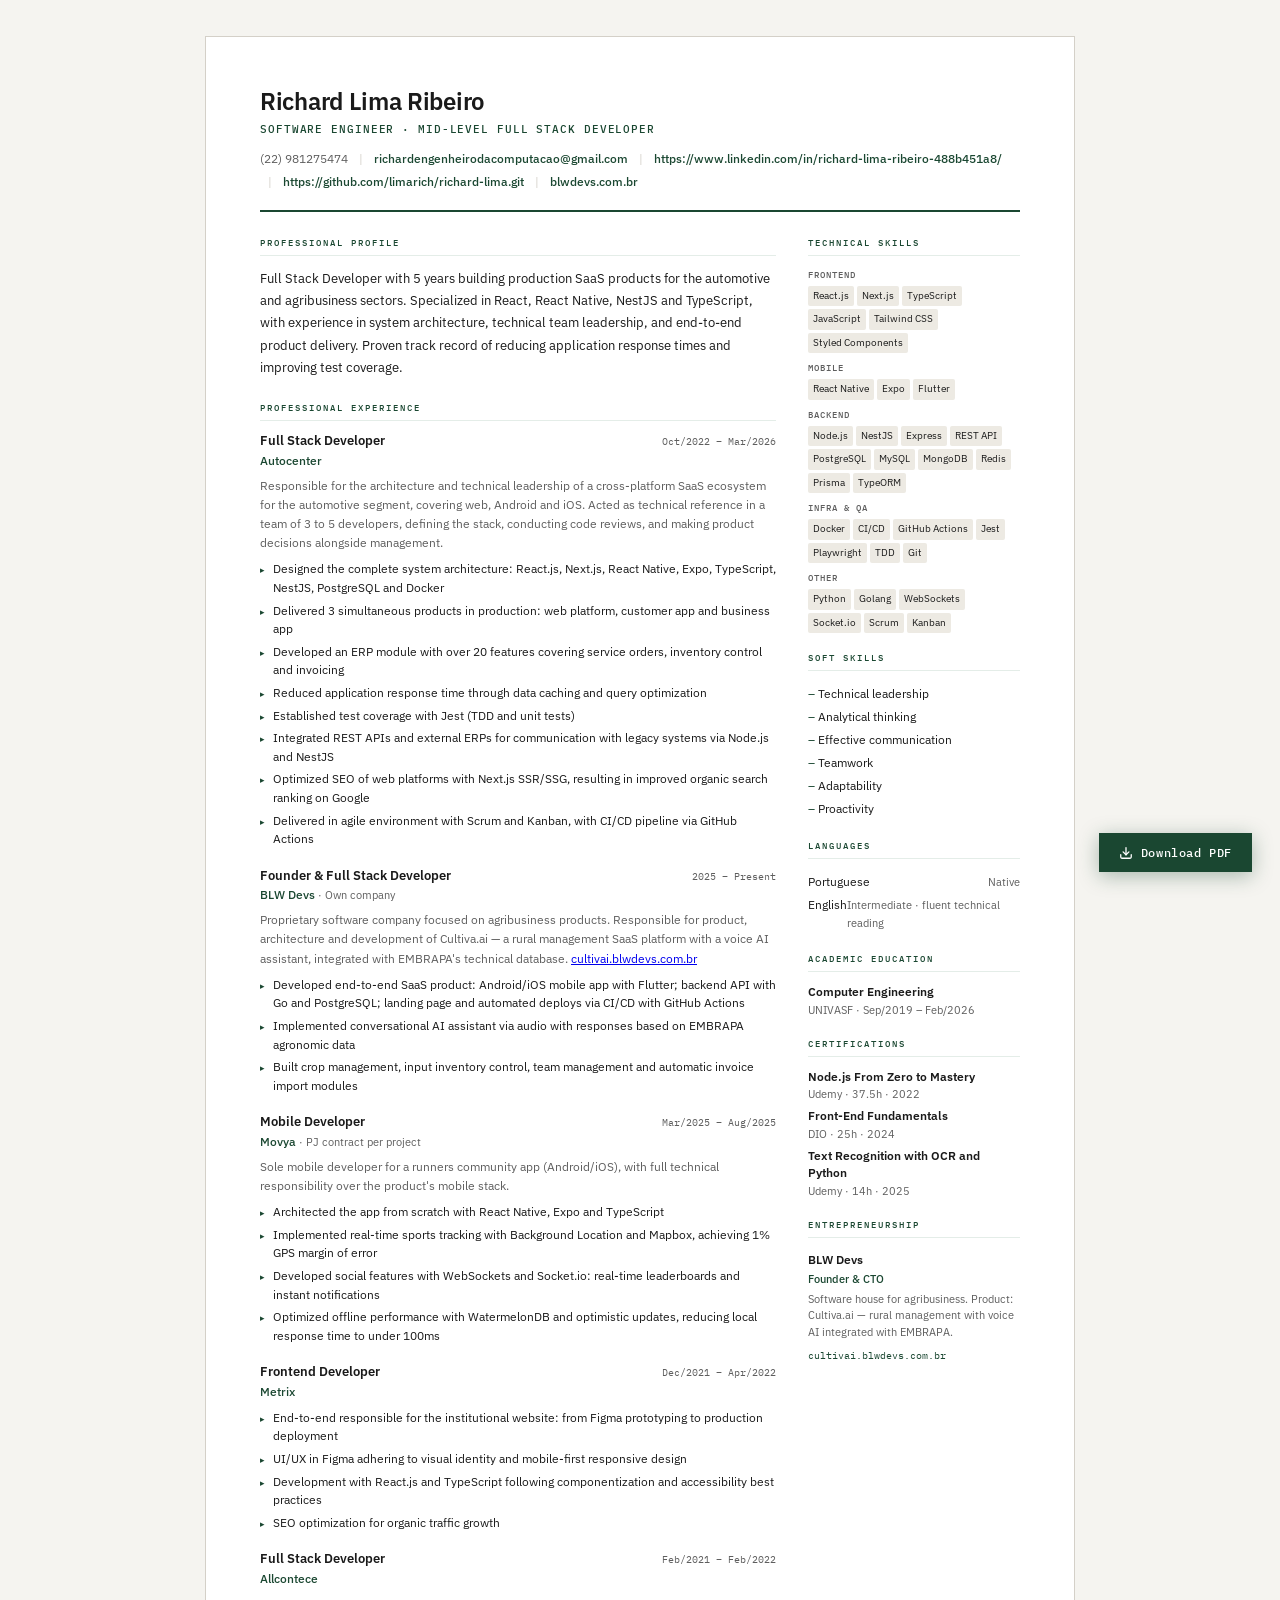
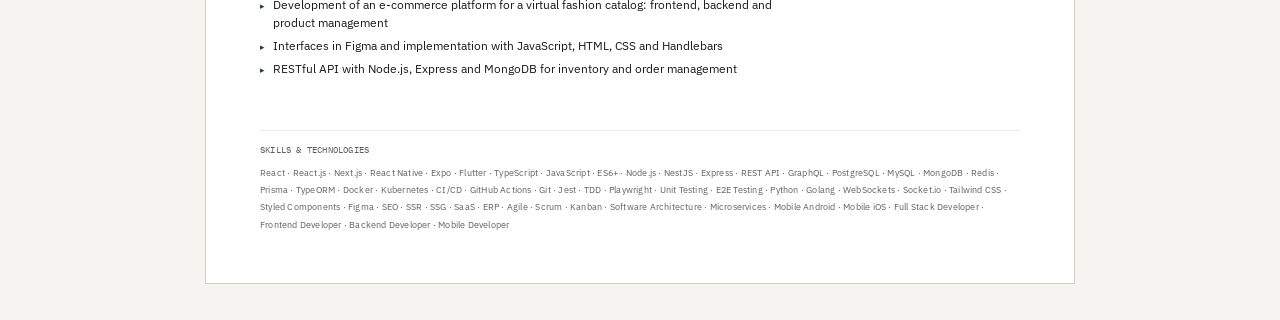
==== resume-en.html @ 4fc70d11 "feat: add English version of resume with print-friendly layout and PDF download functionality" ====
<!DOCTYPE html>
<html lang="en">

<head>
  <meta charset="UTF-8">
  <meta name="viewport" content="width=device-width, initial-scale=1.0">
  <title>Richard Lima Ribeiro — Mid-Level Full Stack Developer</title>

  <script type="application/ld+json">
{
  "@context": "https://schema.org",
  "@type": "Person",
  "name": "Richard Lima Ribeiro",
  "jobTitle": "Mid-Level Full Stack Developer",
  "telephone": "+55 22 981275474",
  "email": "richardengenheirodacomputacao@gmail.com",
  "url": "https://blwdevs.com.br",
  "knowsAbout": [
    "React", "Next.js", "React Native", "TypeScript", "Node.js", "NestJS",
    "PostgreSQL", "Docker", "CI/CD", "Jest", "Playwright", "Python",
    "Golang", "Flutter", "Redis", "WebSockets", "TDD", "Scrum"
  ]
}
</script>

  <style>
    @import url('https://fonts.googleapis.com/css2?family=IBM+Plex+Mono:wght@400;500&family=IBM+Plex+Sans:wght@300;400;500;600&display=swap');

    /* ── TOKENS ── */
    :root {
      --bg: #f5f4f0;
      --surface: #ffffff;
      --text: #1a1a1a;
      --muted: #5e5e5e;
      --accent: #1a4731;
      --accent-light: #e4ede8;
      --border: #d4d0c8;
      --tag-bg: #edeae3;
      --sidebar-w: 212px;
      --page-pad-h: 50px;
      --page-pad-v: 54px;
    }

    /* ── RESET ── */
    *,
    *::before,
    *::after {
      margin: 0;
      padding: 0;
      box-sizing: border-box;
    }

    /* ── BASE ── */
    body {
      font-family: 'IBM Plex Sans', sans-serif;
      background: var(--bg);
      color: var(--text);
      font-size: 13px;
      line-height: 1.65;
      -webkit-print-color-adjust: exact;
      print-color-adjust: exact;
    }

    /* ── WRAPPER ── */
    .page {
      max-width: 870px;
      margin: 36px auto;
      background: var(--surface);
      border: 1px solid var(--border);
      padding: var(--page-pad-h) var(--page-pad-v);
    }

    header {
      border-bottom: 2.5px solid var(--accent);
      padding-bottom: 16px;
      margin-bottom: 24px;
    }

    h1 {
      font-size: 24px;
      font-weight: 600;
      letter-spacing: -0.3px;
      color: var(--text);
      line-height: 1.2;
    }

    .subtitle {
      font-family: 'IBM Plex Mono', monospace;
      font-size: 10.5px;
      color: var(--accent);
      font-weight: 500;
      margin-top: 5px;
      letter-spacing: 0.9px;
      text-transform: uppercase;
    }

    address {
      font-style: normal;
      margin-top: 10px;
      font-size: 12px;
      color: var(--muted);
      line-height: 1.9;
    }

    address .sep {
      margin: 0 8px;
      color: var(--border);
    }

    address a {
      color: var(--accent);
      text-decoration: none;
      font-weight: 500;
    }

    .layout {
      display: grid;
      grid-template-columns: 1fr var(--sidebar-w);
      gap: 0 32px;
      align-items: start;
    }

    section {
      margin-bottom: 22px;
    }

    h2 {
      font-family: 'IBM Plex Mono', monospace;
      font-size: 9px;
      font-weight: 500;
      text-transform: uppercase;
      letter-spacing: 2px;
      color: var(--accent);
      border-bottom: 1px solid var(--accent-light);
      padding-bottom: 4px;
      margin-bottom: 12px;
    }

    #profile p {
      font-size: 13px;
      line-height: 1.72;
    }

    .job {
      margin-bottom: 17px;
    }

    .job:last-child {
      margin-bottom: 0;
    }

    .job-header {
      display: flex;
      justify-content: space-between;
      align-items: baseline;
      gap: 8px;
    }

    h3 {
      font-size: 13px;
      font-weight: 600;
      color: var(--text);
      line-height: 1.3;
    }

    .job-period {
      font-family: 'IBM Plex Mono', monospace;
      font-size: 10px;
      color: var(--muted);
      white-space: nowrap;
      flex-shrink: 0;
    }

    .company {
      font-weight: 500;
      font-size: 11.5px;
      color: var(--accent);
      margin-top: 1px;
      margin-bottom: 5px;
    }

    .contract-type {
      font-weight: 400;
      color: var(--muted);
      font-size: 10.5px;
    }

    .job-summary {
      font-size: 12px;
      color: var(--muted);
      margin-bottom: 6px;
      line-height: 1.6;
    }

    ul.bullets {
      padding-left: 0;
      list-style: none;
    }

    ul.bullets li {
      font-size: 12px;
      color: var(--text);
      padding: 2px 0 2px 13px;
      position: relative;
      line-height: 1.55;
    }

    ul.bullets li::before {
      content: '▸';
      position: absolute;
      left: 0;
      color: var(--accent);
      font-size: 9px;
      top: 5px;
    }

    ul.bullets a {
      color: var(--accent);
      text-decoration: none;
      font-family: 'IBM Plex Mono', monospace;
      font-size: 10.5px;
    }

    aside section {
      margin-bottom: 18px;
    }

    .skill-group {
      margin-bottom: 8px;
    }

    .skill-label {
      font-family: 'IBM Plex Mono', monospace;
      font-size: 8.5px;
      font-weight: 500;
      text-transform: uppercase;
      letter-spacing: 1px;
      color: var(--muted);
      margin-bottom: 4px;
    }

    .tags {
      display: flex;
      flex-wrap: wrap;
      gap: 3px;
    }

    .tag {
      background: var(--tag-bg);
      color: var(--text);
      font-size: 10px;
      padding: 2px 5px;
      border-radius: 2px;
    }

    ul.soft {
      list-style: none;
      padding: 0;
    }

    ul.soft li {
      font-size: 11.5px;
      padding: 2px 0 2px 10px;
      position: relative;
      color: var(--text);
    }

    ul.soft li::before {
      content: '–';
      position: absolute;
      left: 0;
      color: var(--accent);
    }

    .edu-name,
    .cert-name {
      font-weight: 600;
      font-size: 12px;
      color: var(--text);
      line-height: 1.4;
    }

    .edu-sub,
    .cert-meta {
      font-size: 11px;
      color: var(--muted);
      margin-bottom: 5px;
    }

    .lang {
      display: flex;
      justify-content: space-between;
      font-size: 11.5px;
      padding: 2px 0;
    }

    .lang-level {
      color: var(--muted);
      font-size: 11px;
    }

    .biz-name {
      font-weight: 600;
      font-size: 12px;
      color: var(--text);
    }

    .biz-role {
      font-size: 11px;
      color: var(--accent);
      font-weight: 500;
      margin-bottom: 3px;
    }

    .biz-desc {
      font-size: 11px;
      color: var(--muted);
      line-height: 1.5;
      margin-bottom: 4px;
    }

    .biz-link {
      font-family: 'IBM Plex Mono', monospace;
      font-size: 10px;
      color: var(--accent);
      text-decoration: none;
      word-break: break-all;
    }

    .kw-footer {
      margin-top: 28px;
      padding-top: 10px;
      border-top: 1px solid var(--accent-light);
    }

    .kw-footer-label {
      font-family: 'IBM Plex Mono', monospace;
      font-size: 8px;
      text-transform: uppercase;
      letter-spacing: 1.5px;
      color: var(--muted);
      margin-bottom: 6px;
    }

    .kw-footer p {
      font-size: 9px;
      color: var(--muted);
      line-height: 1.9;
      letter-spacing: 0.2px;
    }

    @media print {
      @page {
        size: A4;
        margin: 14mm 12mm;
      }

      body {
        background: #fff !important;
        font-size: 12px;
        -webkit-print-color-adjust: exact;
        print-color-adjust: exact;
      }

      .page {
        margin: 0 !important;
        border: none !important;
        padding: 0 !important;
        max-width: 100% !important;
        box-shadow: none !important;
      }

      .layout {
        display: grid !important;
        grid-template-columns: 1fr 195px !important;
        gap: 0 28px !important;
      }

      .job {
        break-inside: avoid;
        page-break-inside: avoid;
      }

      h2,
      h3 {
        break-after: avoid;
        page-break-after: avoid;
      }

      .kw-footer {
        break-inside: avoid;
        page-break-inside: avoid;
      }

      address a::after {
        content: " (" attr(href) ")";
        font-size: 9px;
        color: var(--muted);
      }
    }

    @media (max-width: 680px) {
      .layout {
        grid-template-columns: 1fr;
      }

      .page {
        padding: 24px 18px;
        margin: 0;
      }
    }

    .download-btn {
      position: fixed;
      bottom: 28px;
      right: 28px;
      display: flex;
      align-items: center;
      gap: 8px;
      background: var(--accent);
      color: #fff;
      border: none;
      padding: 12px 20px;
      font-family: 'IBM Plex Mono', monospace;
      font-size: 12px;
      font-weight: 500;
      letter-spacing: 0.05em;
      cursor: pointer;
      box-shadow: 0 4px 20px rgba(26, 71, 49, 0.35);
      transition: background 0.2s, transform 0.15s;
      text-decoration: none;
      z-index: 999;
    }

    .download-btn:hover {
      background: #245e3f;
      transform: translateY(-2px);
    }

    .download-btn:active {
      transform: scale(0.97);
    }

    @media print {
      .download-btn {
        display: none !important;
      }
    }
  </style>
</head>

<body>
  <button class="download-btn" onclick="window.print()" title="Save as PDF via Ctrl+P">
    <svg width="14" height="14" viewBox="0 0 24 24" fill="none" stroke="currentColor" stroke-width="2.2"
      stroke-linecap="round" stroke-linejoin="round">
      <path d="M21 15v4a2 2 0 0 1-2 2H5a2 2 0 0 1-2-2v-4" />
      <polyline points="7 10 12 15 17 10" />
      <line x1="12" y1="15" x2="12" y2="3" />
    </svg>
    Download PDF
  </button>

  <div class="page">

    <!-- ══ HEADER ══ -->
    <header>
      <h1>Richard Lima Ribeiro</h1>
      <p class="subtitle">Software Engineer · Mid-Level Full Stack Developer</p>
      <address>
        <span>(22) 981275474</span>
        <span class="sep">|</span>
        <a href="mailto:richardengenheirodacomputacao@gmail.com">richardengenheirodacomputacao@gmail.com</a>
        <span class="sep">|</span>
        <a
          href="https://www.linkedin.com/in/richard-lima-ribeiro-488b451a8/">https://www.linkedin.com/in/richard-lima-ribeiro-488b451a8/</a>
        <span class="sep">|</span>
        <a href="https://github.com/limarich/richard-lima.git">https://github.com/limarich/richard-lima.git</a>
        <span class="sep">|</span>
        <a href="https://blwdevs.com.br">blwdevs.com.br</a>
      </address>
    </header>

    <!-- ══ GRID ══ -->
    <div class="layout">

      <!-- ════ MAIN ════ -->
      <main>

        <!-- PROFILE -->
        <section id="profile">
          <h2>Professional Profile</h2>
          <p>
            Full Stack Developer with 5 years building production SaaS products for the automotive and agribusiness
            sectors. Specialized in React, React Native, NestJS and TypeScript, with experience in system architecture,
            technical team leadership, and end-to-end product delivery.
            Proven track record of reducing application response times and improving test coverage.
          </p>
        </section>

        <!-- EXPERIENCE -->
        <section id="experience">
          <h2>Professional Experience</h2>

          <!-- Autocenter -->
          <div class="job">
            <div class="job-header">
              <h3>Full Stack Developer</h3>
              <span class="job-period">Oct/2022 – Mar/2026</span>
            </div>
            <p class="company">Autocenter</p>
            <p class="job-summary">
              Responsible for the architecture and technical leadership of a cross-platform SaaS ecosystem for the
              automotive segment, covering web, Android and iOS. Acted as technical reference in a team of 3 to 5
              developers, defining the stack, conducting code reviews, and making product decisions alongside management.
            </p>
            <ul class="bullets">
              <li>Designed the complete system architecture: React.js, Next.js, React Native, Expo, TypeScript, NestJS,
                PostgreSQL and Docker</li>
              <li>Delivered 3 simultaneous products in production: web platform, customer app and business app</li>
              <li>Developed an ERP module with over 20 features covering service orders, inventory control and invoicing
              </li>
              <li>Reduced application response time through data caching and query optimization</li>
              <li>Established test coverage with Jest (TDD and unit tests)</li>
              <li>Integrated REST APIs and external ERPs for communication with legacy systems via Node.js and NestJS
              </li>
              <li>Optimized SEO of web platforms with Next.js SSR/SSG, resulting in improved organic search ranking on
                Google</li>
              <li>Delivered in agile environment with Scrum and Kanban, with CI/CD pipeline via GitHub Actions</li>
            </ul>
          </div>

          <!-- BLW Devs -->
          <div class="job">
            <div class="job-header">
              <h3>Founder &amp; Full Stack Developer</h3>
              <span class="job-period">2025 – Present</span>
            </div>
            <p class="company">BLW Devs <span class="contract-type">· Own company</span></p>
            <p class="job-summary">
              Proprietary software company focused on agribusiness products. Responsible for product, architecture and
              development of Cultiva.ai — a rural management SaaS platform with a voice AI assistant, integrated with
              EMBRAPA's technical database. <a href="https://cultivai.blwdevs.com.br">cultivai.blwdevs.com.br</a>
            </p>
            <ul class="bullets">
              <li>Developed end-to-end SaaS product: Android/iOS mobile app with Flutter; backend API with Go and
                PostgreSQL; landing page and automated deploys via CI/CD with GitHub Actions</li>
              <li>Implemented conversational AI assistant via audio with responses based on EMBRAPA agronomic data</li>
              <li>Built crop management, input inventory control, team management and automatic invoice import modules
              </li>
            </ul>
          </div>

          <!-- Movya -->
          <div class="job">
            <div class="job-header">
              <h3>Mobile Developer</h3>
              <span class="job-period">Mar/2025 – Aug/2025</span>
            </div>
            <p class="company">Movya <span class="contract-type">· PJ contract per project</span></p>
            <p class="job-summary">
              Sole mobile developer for a runners community app (Android/iOS), with full technical responsibility over
              the product's mobile stack.
            </p>
            <ul class="bullets">
              <li>Architected the app from scratch with React Native, Expo and TypeScript</li>
              <li>Implemented real-time sports tracking with Background Location and Mapbox, achieving 1% GPS margin of
                error</li>
              <li>Developed social features with WebSockets and Socket.io: real-time leaderboards and instant
                notifications</li>
              <li>Optimized offline performance with WatermelonDB and optimistic updates, reducing local response time
                to under 100ms</li>
            </ul>
          </div>

          <!-- Metrix -->
          <div class="job">
            <div class="job-header">
              <h3>Frontend Developer</h3>
              <span class="job-period">Dec/2021 – Apr/2022</span>
            </div>
            <p class="company">Metrix</p>
            <ul class="bullets">
              <li>End-to-end responsible for the institutional website: from Figma prototyping to production deployment
              </li>
              <li>UI/UX in Figma adhering to visual identity and mobile-first responsive design</li>
              <li>Development with React.js and TypeScript following componentization and accessibility best practices
              </li>
              <li>SEO optimization for organic traffic growth</li>
            </ul>
          </div>

          <!-- Allcontece -->
          <div class="job">
            <div class="job-header">
              <h3>Full Stack Developer</h3>
              <span class="job-period">Feb/2021 – Feb/2022</span>
            </div>
            <p class="company">Allcontece</p>
            <ul class="bullets">
              <li>Development of an e-commerce platform for a virtual fashion catalog: frontend, backend and product
                management</li>
              <li>Interfaces in Figma and implementation with JavaScript, HTML, CSS and Handlebars</li>
              <li>RESTful API with Node.js, Express and MongoDB for inventory and order management</li>
            </ul>
          </div>

        </section>
      </main>

      <!-- ════ SIDEBAR ════ -->
      <aside>

        <section id="skills">
          <h2>Technical Skills</h2>

          <div class="skill-group">
            <div class="skill-label">Frontend</div>
            <div class="tags">
              <span class="tag">React.js</span>
              <span class="tag">Next.js</span>
              <span class="tag">TypeScript</span>
              <span class="tag">JavaScript</span>
              <span class="tag">Tailwind CSS</span>
              <span class="tag">Styled Components</span>
            </div>
          </div>

          <div class="skill-group">
            <div class="skill-label">Mobile</div>
            <div class="tags">
              <span class="tag">React Native</span>
              <span class="tag">Expo</span>
              <span class="tag">Flutter</span>
            </div>
          </div>

          <div class="skill-group">
            <div class="skill-label">Backend</div>
            <div class="tags">
              <span class="tag">Node.js</span>
              <span class="tag">NestJS</span>
              <span class="tag">Express</span>
              <span class="tag">REST API</span>
              <span class="tag">PostgreSQL</span>
              <span class="tag">MySQL</span>
              <span class="tag">MongoDB</span>
              <span class="tag">Redis</span>
              <span class="tag">Prisma</span>
              <span class="tag">TypeORM</span>
            </div>
          </div>

          <div class="skill-group">
            <div class="skill-label">Infra &amp; QA</div>
            <div class="tags">
              <span class="tag">Docker</span>
              <span class="tag">CI/CD</span>
              <span class="tag">GitHub Actions</span>
              <span class="tag">Jest</span>
              <span class="tag">Playwright</span>
              <span class="tag">TDD</span>
              <span class="tag">Git</span>
            </div>
          </div>

          <div class="skill-group">
            <div class="skill-label">Other</div>
            <div class="tags">
              <span class="tag">Python</span>
              <span class="tag">Golang</span>
              <span class="tag">WebSockets</span>
              <span class="tag">Socket.io</span>
              <span class="tag">Scrum</span>
              <span class="tag">Kanban</span>
            </div>
          </div>
        </section>

        <section>
          <h2>Soft Skills</h2>
          <ul class="soft">
            <li>Technical leadership</li>
            <li>Analytical thinking</li>
            <li>Effective communication</li>
            <li>Teamwork</li>
            <li>Adaptability</li>
            <li>Proactivity</li>
          </ul>
        </section>

        <section>
          <h2>Languages</h2>
          <div class="lang"><span>Portuguese</span><span class="lang-level">Native</span></div>
          <div class="lang"><span>English</span><span class="lang-level">Intermediate · fluent technical reading</span>
          </div>
        </section>

        <section id="education">
          <h2>Academic Education</h2>
          <div class="edu-name">Computer Engineering</div>
          <div class="edu-sub">UNIVASF · Sep/2019 – Feb/2026</div>
        </section>

        <section id="certifications">
          <h2>Certifications</h2>
          <div class="cert-name">Node.js From Zero to Mastery</div>
          <div class="cert-meta">Udemy · 37.5h · 2022</div>
          <div class="cert-name">Front-End Fundamentals</div>
          <div class="cert-meta">DIO · 25h · 2024</div>
          <div class="cert-name">Text Recognition with OCR and Python</div>
          <div class="cert-meta">Udemy · 14h · 2025</div>
        </section>

        <section>
          <h2>Entrepreneurship</h2>
          <div class="biz-name">BLW Devs</div>
          <div class="biz-role">Founder &amp; CTO</div>
          <p class="biz-desc">Software house for agribusiness. Product: Cultiva.ai — rural management with voice AI
            integrated with EMBRAPA.</p>
          <a class="biz-link" href="https://cultivai.blwdevs.com.br">cultivai.blwdevs.com.br</a>
        </section>

      </aside>
    </div>

    <footer class="kw-footer">
      <p class="kw-footer-label">Skills &amp; Technologies</p>
      <p>
        React · React.js · Next.js · React Native · Expo · Flutter · TypeScript · JavaScript · ES6+
        · Node.js · NestJS · Express · REST API · GraphQL · PostgreSQL · MySQL · MongoDB · Redis
        · Prisma · TypeORM · Docker · Kubernetes · CI/CD · GitHub Actions · Git · Jest · TDD
        · Playwright · Unit Testing · E2E Testing · Python · Golang · WebSockets · Socket.io
        · Tailwind CSS · Styled Components · Figma · SEO · SSR · SSG · SaaS · ERP · Agile · Scrum
        · Kanban · Software Architecture · Microservices · Mobile Android · Mobile iOS
        · Full Stack Developer · Frontend Developer · Backend Developer · Mobile Developer
      </p>
    </footer>

  </div>
</body>

</html>
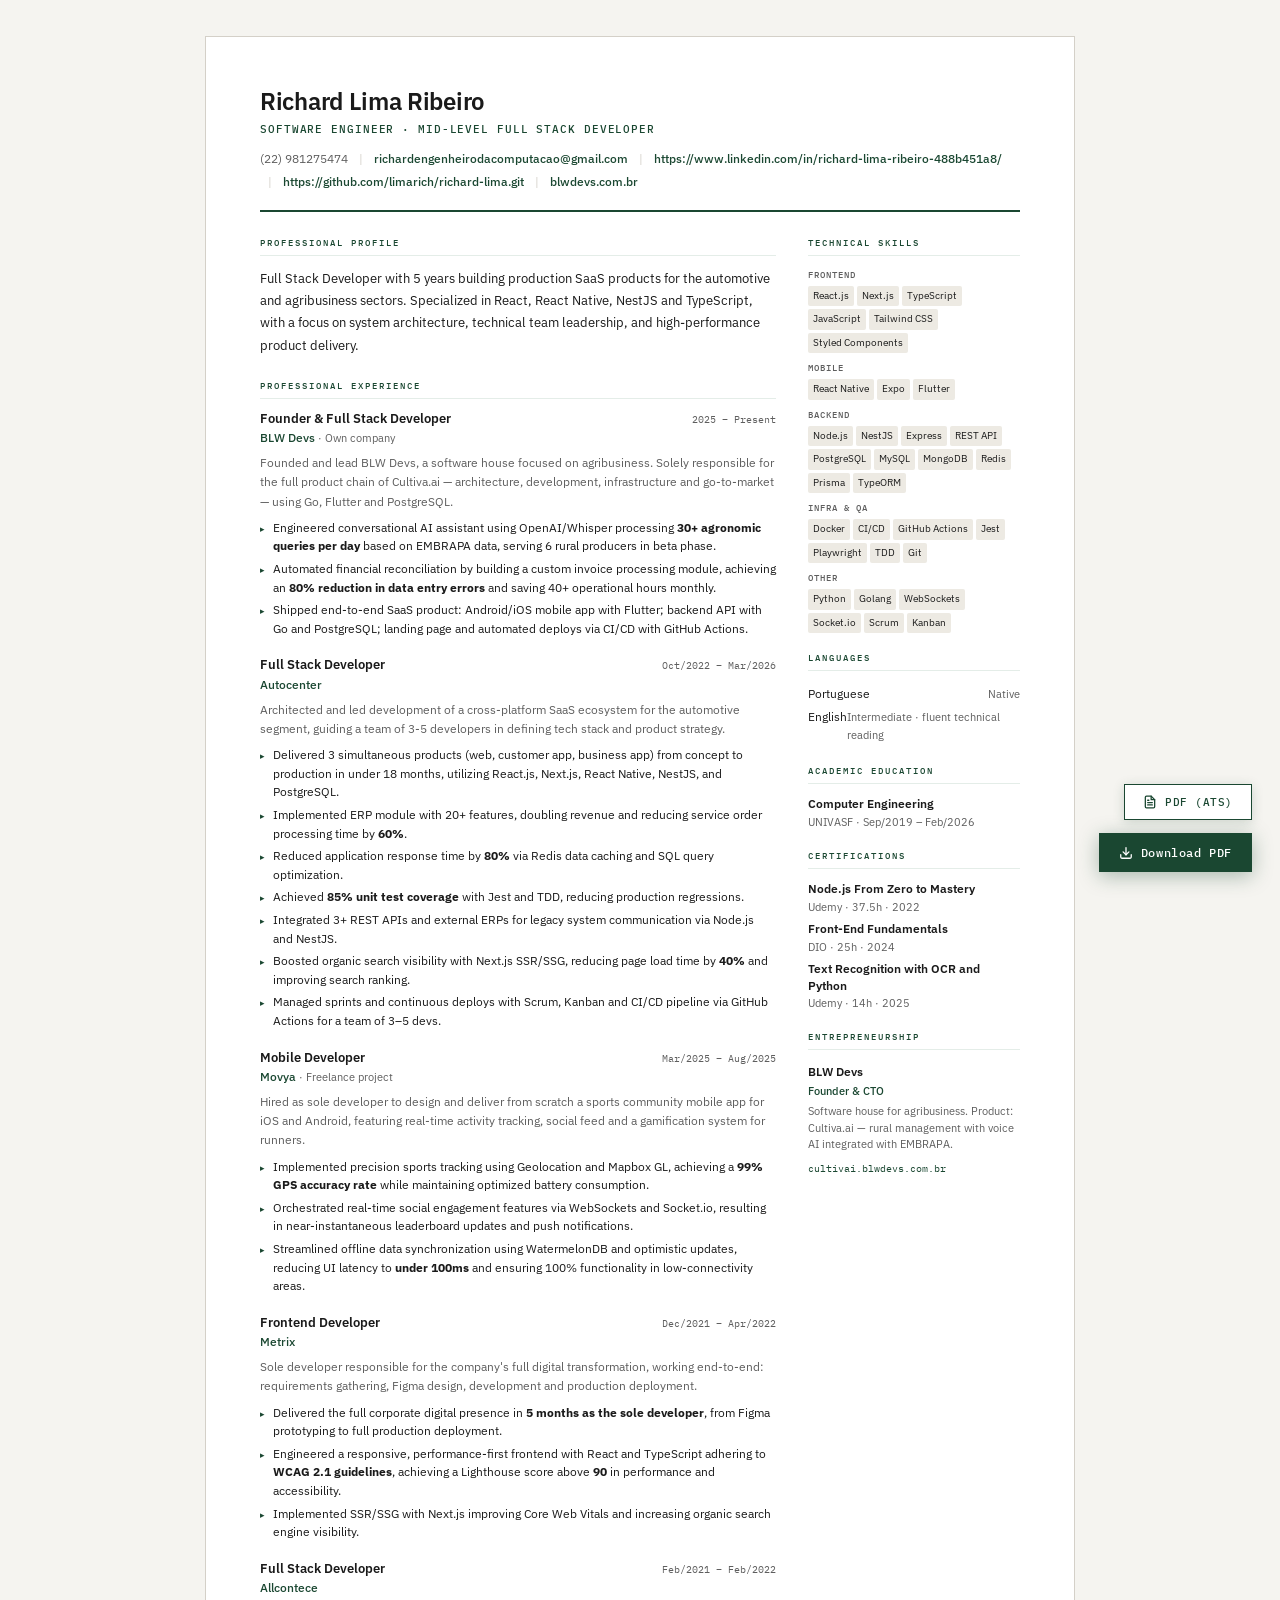
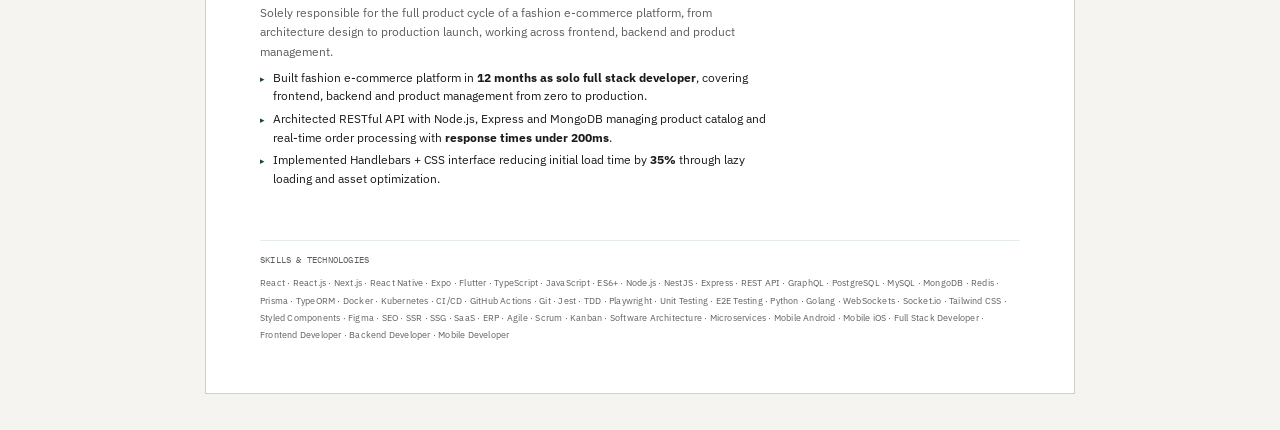
==== commit 76f62975: "feat: add ATS-friendly PDF download button and update resume experience details" ====
--- a/resume-en.html
+++ b/resume-en.html
@@ -442,9 +442,42 @@
     }
 
     @media print {
-      .download-btn {
+
+      .download-btn,
+      .download-btn-ats {
         display: none !important;
       }
+    }
+
+    .download-btn-ats {
+      position: fixed;
+      bottom: 80px;
+      right: 28px;
+      display: flex;
+      align-items: center;
+      gap: 8px;
+      background: rgba(255, 255, 255, 0.95);
+      color: var(--accent);
+      border: 1.5px solid var(--accent);
+      padding: 10px 18px;
+      font-family: 'IBM Plex Mono', monospace;
+      font-size: 11px;
+      font-weight: 500;
+      letter-spacing: 0.05em;
+      cursor: pointer;
+      box-shadow: 0 2px 12px rgba(26, 71, 49, 0.18);
+      transition: background 0.2s, color 0.2s, transform 0.15s;
+      z-index: 999;
+    }
+
+    .download-btn-ats:hover {
+      background: var(--accent);
+      color: #fff;
+      transform: translateY(-2px);
+    }
+
+    .download-btn-ats:active {
+      transform: scale(0.97);
     }
   </style>
 </head>
@@ -458,6 +491,18 @@
       <line x1="12" y1="15" x2="12" y2="3" />
     </svg>
     Download PDF
+  </button>
+
+  <button class="download-btn-ats" onclick="downloadATS()" title="Generate ATS-friendly PDF">
+    <svg width="14" height="14" viewBox="0 0 24 24" fill="none" stroke="currentColor" stroke-width="2.2"
+      stroke-linecap="round" stroke-linejoin="round">
+      <path d="M14 2H6a2 2 0 0 0-2 2v16a2 2 0 0 0 2 2h12a2 2 0 0 0 2-2V8z" />
+      <polyline points="14 2 14 8 20 8" />
+      <line x1="16" y1="13" x2="8" y2="13" />
+      <line x1="16" y1="17" x2="8" y2="17" />
+      <polyline points="10 9 9 9 8 9" />
+    </svg>
+    PDF (ATS)
   </button>
 
   <div class="page">
@@ -491,15 +536,31 @@
           <h2>Professional Profile</h2>
           <p>
             Full Stack Developer with 5 years building production SaaS products for the automotive and agribusiness
-            sectors. Specialized in React, React Native, NestJS and TypeScript, with experience in system architecture,
-            technical team leadership, and end-to-end product delivery.
-            Proven track record of reducing application response times and improving test coverage.
+            sectors. Specialized in React, React Native, NestJS and TypeScript, with a focus on system architecture,
+            technical team leadership, and high-performance product delivery.
           </p>
         </section>
 
         <!-- EXPERIENCE -->
         <section id="experience">
           <h2>Professional Experience</h2>
+
+          <!-- BLW Devs -->
+          <div class="job">
+            <div class="job-header">
+              <h3>Founder &amp; Full Stack Developer</h3>
+              <span class="job-period">2025 – Present</span>
+            </div>
+            <p class="company">BLW Devs <span class="contract-type">· Own company</span></p>
+            <p class="job-summary">
+              Founded and lead BLW Devs, a software house focused on agribusiness. Solely responsible for the full product chain of Cultiva.ai — architecture, development, infrastructure and go-to-market — using Go, Flutter and PostgreSQL.
+            </p>
+            <ul class="bullets">
+              <li>Engineered conversational AI assistant using OpenAI/Whisper processing <b>30+ agronomic queries per day</b> based on EMBRAPA data, serving 6 rural producers in beta phase.</li>
+              <li>Automated financial reconciliation by building a custom invoice processing module, achieving an <b>80% reduction in data entry errors</b> and saving 40+ operational hours monthly.</li>
+              <li>Shipped end-to-end SaaS product: Android/iOS mobile app with Flutter; backend API with Go and PostgreSQL; landing page and automated deploys via CI/CD with GitHub Actions.</li>
+            </ul>
+          </div>
 
           <!-- Autocenter -->
           <div class="job">
@@ -509,44 +570,16 @@
             </div>
             <p class="company">Autocenter</p>
             <p class="job-summary">
-              Responsible for the architecture and technical leadership of a cross-platform SaaS ecosystem for the
-              automotive segment, covering web, Android and iOS. Acted as technical reference in a team of 3 to 5
-              developers, defining the stack, conducting code reviews, and making product decisions alongside management.
+              Architected and led development of a cross-platform SaaS ecosystem for the automotive segment, guiding a team of 3-5 developers in defining tech stack and product strategy.
             </p>
             <ul class="bullets">
-              <li>Designed the complete system architecture: React.js, Next.js, React Native, Expo, TypeScript, NestJS,
-                PostgreSQL and Docker</li>
-              <li>Delivered 3 simultaneous products in production: web platform, customer app and business app</li>
-              <li>Developed an ERP module with over 20 features covering service orders, inventory control and invoicing
-              </li>
-              <li>Reduced application response time through data caching and query optimization</li>
-              <li>Established test coverage with Jest (TDD and unit tests)</li>
-              <li>Integrated REST APIs and external ERPs for communication with legacy systems via Node.js and NestJS
-              </li>
-              <li>Optimized SEO of web platforms with Next.js SSR/SSG, resulting in improved organic search ranking on
-                Google</li>
-              <li>Delivered in agile environment with Scrum and Kanban, with CI/CD pipeline via GitHub Actions</li>
-            </ul>
-          </div>
-
-          <!-- BLW Devs -->
-          <div class="job">
-            <div class="job-header">
-              <h3>Founder &amp; Full Stack Developer</h3>
-              <span class="job-period">2025 – Present</span>
-            </div>
-            <p class="company">BLW Devs <span class="contract-type">· Own company</span></p>
-            <p class="job-summary">
-              Proprietary software company focused on agribusiness products. Responsible for product, architecture and
-              development of Cultiva.ai — a rural management SaaS platform with a voice AI assistant, integrated with
-              EMBRAPA's technical database. <a href="https://cultivai.blwdevs.com.br">cultivai.blwdevs.com.br</a>
-            </p>
-            <ul class="bullets">
-              <li>Developed end-to-end SaaS product: Android/iOS mobile app with Flutter; backend API with Go and
-                PostgreSQL; landing page and automated deploys via CI/CD with GitHub Actions</li>
-              <li>Implemented conversational AI assistant via audio with responses based on EMBRAPA agronomic data</li>
-              <li>Built crop management, input inventory control, team management and automatic invoice import modules
-              </li>
+              <li>Delivered 3 simultaneous products (web, customer app, business app) from concept to production in under 18 months, utilizing React.js, Next.js, React Native, NestJS, and PostgreSQL.</li>
+              <li>Implemented ERP module with 20+ features, doubling revenue and reducing service order processing time by <b>60%</b>.</li>
+              <li>Reduced application response time by <b>80%</b> via Redis data caching and SQL query optimization.</li>
+              <li>Achieved <b>85% unit test coverage</b> with Jest and TDD, reducing production regressions.</li>
+              <li>Integrated 3+ REST APIs and external ERPs for legacy system communication via Node.js and NestJS.</li>
+              <li>Boosted organic search visibility with Next.js SSR/SSG, reducing page load time by <b>40%</b> and improving search ranking.</li>
+              <li>Managed sprints and continuous deploys with Scrum, Kanban and CI/CD pipeline via GitHub Actions for a team of 3–5 devs.</li>
             </ul>
           </div>
 
@@ -556,19 +589,14 @@
               <h3>Mobile Developer</h3>
               <span class="job-period">Mar/2025 – Aug/2025</span>
             </div>
-            <p class="company">Movya <span class="contract-type">· PJ contract per project</span></p>
+            <p class="company">Movya <span class="contract-type">· Freelance project</span></p>
             <p class="job-summary">
-              Sole mobile developer for a runners community app (Android/iOS), with full technical responsibility over
-              the product's mobile stack.
+              Hired as sole developer to design and deliver from scratch a sports community mobile app for iOS and Android, featuring real-time activity tracking, social feed and a gamification system for runners.
             </p>
             <ul class="bullets">
-              <li>Architected the app from scratch with React Native, Expo and TypeScript</li>
-              <li>Implemented real-time sports tracking with Background Location and Mapbox, achieving 1% GPS margin of
-                error</li>
-              <li>Developed social features with WebSockets and Socket.io: real-time leaderboards and instant
-                notifications</li>
-              <li>Optimized offline performance with WatermelonDB and optimistic updates, reducing local response time
-                to under 100ms</li>
+              <li>Implemented precision sports tracking using Geolocation and Mapbox GL, achieving a <b>99% GPS accuracy rate</b> while maintaining optimized battery consumption.</li>
+              <li>Orchestrated real-time social engagement features via WebSockets and Socket.io, resulting in near-instantaneous leaderboard updates and push notifications.</li>
+              <li>Streamlined offline data synchronization using WatermelonDB and optimistic updates, reducing UI latency to <b>under 100ms</b> and ensuring 100% functionality in low-connectivity areas.</li>
             </ul>
           </div>
 
@@ -579,13 +607,13 @@
               <span class="job-period">Dec/2021 – Apr/2022</span>
             </div>
             <p class="company">Metrix</p>
+            <p class="job-summary">
+              Sole developer responsible for the company's full digital transformation, working end-to-end: requirements gathering, Figma design, development and production deployment.
+            </p>
             <ul class="bullets">
-              <li>End-to-end responsible for the institutional website: from Figma prototyping to production deployment
-              </li>
-              <li>UI/UX in Figma adhering to visual identity and mobile-first responsive design</li>
-              <li>Development with React.js and TypeScript following componentization and accessibility best practices
-              </li>
-              <li>SEO optimization for organic traffic growth</li>
+              <li>Delivered the full corporate digital presence in <b>5 months as the sole developer</b>, from Figma prototyping to full production deployment.</li>
+              <li>Engineered a responsive, performance-first frontend with React and TypeScript adhering to <b>WCAG 2.1 guidelines</b>, achieving a Lighthouse score above <b>90</b> in performance and accessibility.</li>
+              <li>Implemented SSR/SSG with Next.js improving Core Web Vitals and increasing organic search engine visibility.</li>
             </ul>
           </div>
 
@@ -596,11 +624,13 @@
               <span class="job-period">Feb/2021 – Feb/2022</span>
             </div>
             <p class="company">Allcontece</p>
+            <p class="job-summary">
+              Solely responsible for the full product cycle of a fashion e-commerce platform, from architecture design to production launch, working across frontend, backend and product management.
+            </p>
             <ul class="bullets">
-              <li>Development of an e-commerce platform for a virtual fashion catalog: frontend, backend and product
-                management</li>
-              <li>Interfaces in Figma and implementation with JavaScript, HTML, CSS and Handlebars</li>
-              <li>RESTful API with Node.js, Express and MongoDB for inventory and order management</li>
+              <li>Built fashion e-commerce platform in <b>12 months as solo full stack developer</b>, covering frontend, backend and product management from zero to production.</li>
+              <li>Architected RESTful API with Node.js, Express and MongoDB managing product catalog and real-time order processing with <b>response times under 200ms</b>.</li>
+              <li>Implemented Handlebars + CSS interface reducing initial load time by <b>35%</b> through lazy loading and asset optimization.</li>
             </ul>
           </div>
 
@@ -676,17 +706,6 @@
           </div>
         </section>
 
-        <section>
-          <h2>Soft Skills</h2>
-          <ul class="soft">
-            <li>Technical leadership</li>
-            <li>Analytical thinking</li>
-            <li>Effective communication</li>
-            <li>Teamwork</li>
-            <li>Adaptability</li>
-            <li>Proactivity</li>
-          </ul>
-        </section>
 
         <section>
           <h2>Languages</h2>
@@ -737,6 +756,167 @@
     </footer>
 
   </div>
+  <script>
+    function downloadATS() {
+      function esc(s) {
+        return String(s)
+          .replace(/&/g, '&amp;')
+          .replace(/</g, '&lt;')
+          .replace(/>/g, '&gt;');
+      }
+
+      function norm(el) {
+        return el ? el.textContent.replace(/\s+/g, ' ').trim() : '';
+      }
+
+      const name = norm(document.querySelector('h1'));
+      const subtitle = norm(document.querySelector('.subtitle'));
+
+      const addr = document.querySelector('address');
+      const spans = addr ? addr.querySelectorAll('span:not(.sep)') : [];
+      const phone = spans.length > 0 ? norm(spans[0]) : '';
+
+      const links = addr ? addr.querySelectorAll('a') : [];
+      const email = links.length > 0 ? norm(links[0]) : '';
+      const linkedin = links.length > 1 ? links[1].href : '';
+      const github = links.length > 2 ? links[2].href : '';
+      const website = links.length > 3 ? norm(links[3]) : '';
+
+      const profile = norm(document.querySelector('#profile p') || document.querySelector('#perfil p'));
+
+      const jobs = Array.from(document.querySelectorAll('.job')).map(function (job) {
+        return {
+          title: norm(job.querySelector('h3')),
+          period: norm(job.querySelector('.job-period')),
+          company: norm(job.querySelector('.company')),
+          summary: norm(job.querySelector('.job-summary')),
+          bullets: Array.from(job.querySelectorAll('.bullets li')).map(function (li) {
+            return norm(li);
+          })
+        };
+      });
+
+      const skillGroups = Array.from(document.querySelectorAll('.skill-group')).map(function (g) {
+        return {
+          label: norm(g.querySelector('.skill-label')),
+          tags: Array.from(g.querySelectorAll('.tag')).map(function (t) { return norm(t); })
+        };
+      });
+
+      const softSkills = Array.from(document.querySelectorAll('ul.soft li')).map(norm);
+
+      const langs = Array.from(document.querySelectorAll('.lang')).map(function (l) {
+        const spans = l.querySelectorAll('span');
+        if (spans.length >= 2) {
+          return norm(spans[0]) + ': ' + norm(spans[1]);
+        }
+        return norm(l);
+      });
+
+      const eduName = norm(document.querySelector('.edu-name'));
+      const eduSub = norm(document.querySelector('.edu-sub'));
+
+      const certs = Array.from(document.querySelectorAll('.cert-name')).map((c, i) => {
+        const meta = document.querySelectorAll('.cert-meta')[i];
+        return norm(c) + (meta ? ' | ' + norm(meta) : '');
+      });
+
+      const bizName = norm(document.querySelector('.biz-name'));
+      const bizRole = norm(document.querySelector('.biz-role'));
+      const bizDesc = norm(document.querySelector('.biz-desc'));
+      const bizLinkEl = document.querySelector('.biz-link');
+      const bizLink = bizLinkEl ? bizLinkEl.href : '';
+
+      const contactLine = [phone, email, linkedin, github, website].filter(x => x).map(esc).join(' | ');
+
+      const jobsHtml = jobs.map(function (j) {
+        const bulletsHtml = j.bullets.length
+          ? '<ul>' + j.bullets.map(function (b) { return '<li>- ' + esc(b) + '</li>'; }).join('') + '</ul>'
+          : '';
+        return '<div class="job-block">'
+          + '<p class="job-title">' + esc(j.title) + '</p>'
+          + '<p class="job-company">' + esc(j.company) + '</p>'
+          + '<p class="job-period">' + esc(j.period) + '</p>'
+          + (j.summary ? '<p class="job-summary">' + esc(j.summary) + '</p>' : '')
+          + bulletsHtml
+          + '</div>';
+      }).join('');
+
+      const skillsHtml = skillGroups.map(function (g) {
+        return '<p><strong>' + esc(g.label) + ':</strong> ' + g.tags.map(esc).join(', ') + '</p>';
+      }).join('');
+
+      const softSkillsHtml = softSkills.length
+        ? '<h2>Soft Skills</h2>\n<p>' + esc(softSkills.join(', ')) + '</p>\n'
+        : '';
+
+      const html = '<!DOCTYPE html>\n'
+        + '<html lang="en">\n'
+        + '<head>\n'
+        + '<meta charset="UTF-8">\n'
+        + '<title>' + esc(name) + ' - ATS Resume</title>\n'
+        + '<style>\n'
+        + '* { margin: 0; padding: 0; box-sizing: border-box; }\n'
+        + 'body { font-family: Arial, Helvetica, sans-serif; font-size: 11pt; line-height: 1.4; color: #000; padding: 15mm; }\n'
+        + 'h1 { font-size: 18pt; margin-bottom: 2pt; }\n'
+        + '.subtitle { font-size: 12pt; font-weight: bold; margin-bottom: 2pt; }\n'
+        + '.contact { font-size: 10pt; margin-bottom: 12pt; color: #333; }\n'
+        + 'h2 { font-size: 12pt; text-transform: uppercase; border-bottom: 1px solid #000; margin: 14pt 0 6pt; }\n'
+        + 'p { margin-bottom: 4pt; }\n'
+        + 'ul { list-style: none; margin-bottom: 8pt; }\n'
+        + 'li { margin-bottom: 2pt; }\n'
+        + '.job-block { margin-bottom: 10pt; }\n'
+        + '.job-title { font-weight: bold; }\n'
+        + '.job-company { font-style: italic; }\n'
+        + '</style>\n'
+        + '</head>\n'
+        + '<body>\n'
+        + '<h1>' + esc(name) + '</h1>\n'
+        + '<p class="subtitle">' + esc(subtitle) + '</p>\n'
+        + '<p class="contact">' + contactLine + '</p>\n'
+        + '<h2>Professional Profile</h2>\n'
+        + '<p>' + esc(profile) + '</p>\n'
+        + '<h2>Professional Experience</h2>\n'
+        + jobsHtml
+        + '<h2>Technical Skills</h2>\n'
+        + skillsHtml
+        + softSkillsHtml
+        + '<h2>Languages</h2>\n'
+        + langs.map(function (l) { return '<p>' + esc(l) + '</p>'; }).join('')
+        + '<h2>Education</h2>\n'
+        + '<p><strong>' + esc(eduName) + '</strong></p>\n'
+        + '<p>' + esc(eduSub) + '</p>\n'
+        + '<h2>Certifications</h2>\n'
+        + certs.map(function (c) { return '<p>' + esc(c) + '</p>'; }).join('')
+        + (bizName ? '<h2>Entrepreneurship</h2>\n'
+        + '<p><strong>' + esc(bizName) + '</strong> - ' + esc(bizRole) + '</p>\n'
+        + '<p>' + esc(bizDesc) + '</p>\n'
+        + '<p>' + esc(bizLink) + '</p>\n' : '')
+        + '</body>\n'
+        + '</html>';
+
+      const blob = new Blob([html], { type: 'text/html;charset=utf-8' });
+      const blobUrl = URL.createObjectURL(blob);
+      const win = window.open(blobUrl, '_blank');
+      if (win) {
+        win.addEventListener('load', function () {
+          win.focus();
+          win.print();
+          setTimeout(function () { URL.revokeObjectURL(blobUrl); }, 1000);
+        });
+      } else {
+        URL.revokeObjectURL(blobUrl);
+        alert('Please allow pop-ups for this site to generate the PDF.');
+      }
+    }
+
+    // Auto-trigger ATS download when opened via ?ats=1
+    if (new URLSearchParams(window.location.search).get('ats') === '1') {
+      window.addEventListener('load', function () {
+        setTimeout(downloadATS, 300);
+      });
+    }
+  </script>
 </body>
 
-</html>
+</html>
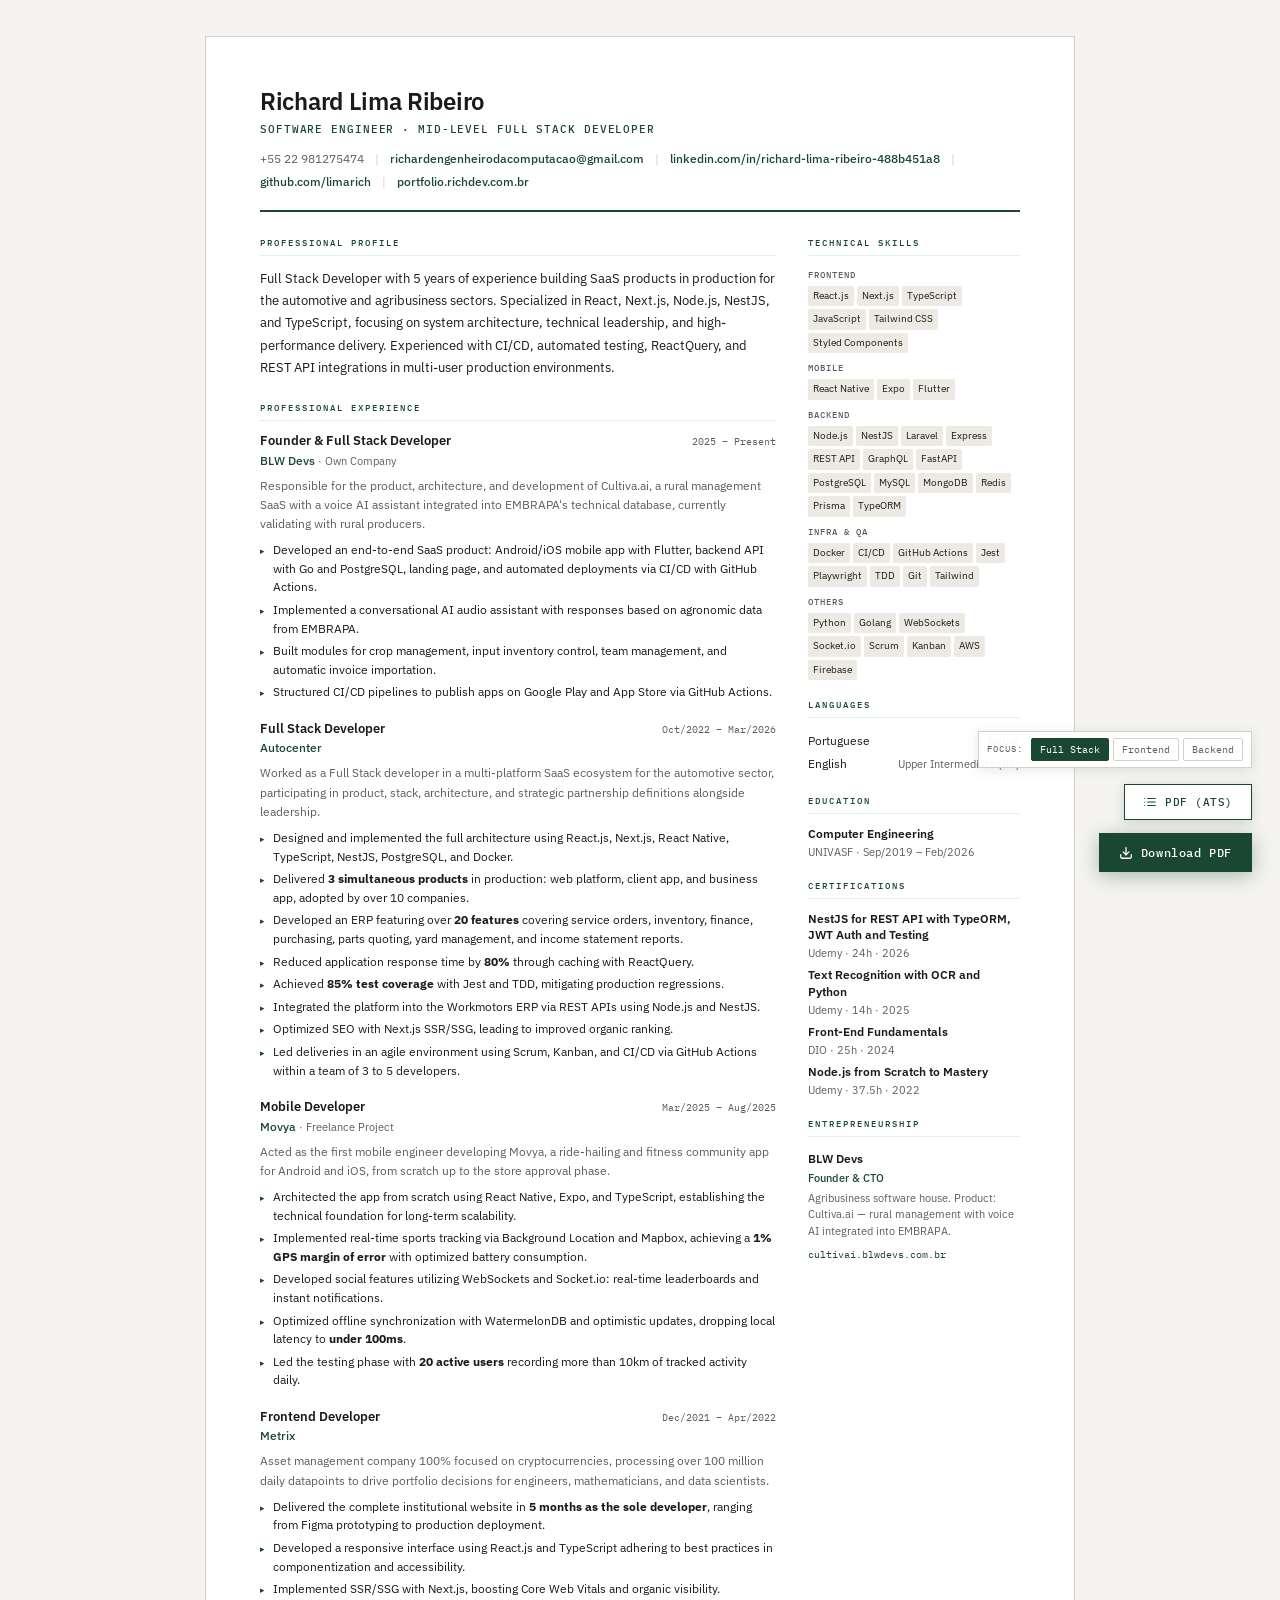
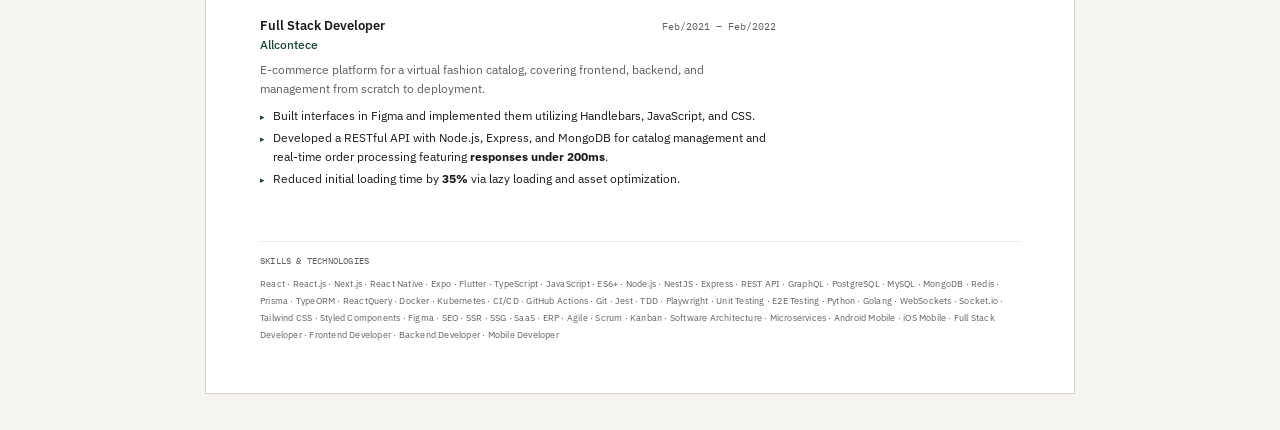
==== commit 267cae6f: "feat: add focus-based content filtering and interactive switcher to resume pages" ====
--- a/resume-en.html
+++ b/resume-en.html
@@ -26,7 +26,6 @@
   <style>
     @import url('https://fonts.googleapis.com/css2?family=IBM+Plex+Mono:wght@400;500&family=IBM+Plex+Sans:wght@300;400;500;600&display=swap');
 
-    /* ── TOKENS ── */
     :root {
       --bg: #f5f4f0;
       --surface: #ffffff;
@@ -41,7 +40,6 @@
       --page-pad-v: 54px;
     }
 
-    /* ── RESET ── */
     *,
     *::before,
     *::after {
@@ -50,7 +48,6 @@
       box-sizing: border-box;
     }
 
-    /* ── BASE ── */
     body {
       font-family: 'IBM Plex Sans', sans-serif;
       background: var(--bg);
@@ -61,7 +58,6 @@
       print-color-adjust: exact;
     }
 
-    /* ── WRAPPER ── */
     .page {
       max-width: 870px;
       margin: 36px auto;
@@ -136,7 +132,7 @@
       margin-bottom: 12px;
     }
 
-    #profile p {
+    #perfil p {
       font-size: 13px;
       line-height: 1.72;
     }
@@ -347,6 +343,78 @@
       color: var(--muted);
       line-height: 1.9;
       letter-spacing: 0.2px;
+    }
+
+    body.focus-frontend li[data-focus="backend"] {
+      display: none !important;
+    }
+
+    body.focus-backend li[data-focus="frontend"] {
+      display: none !important;
+    }
+
+    body.focus-frontend [data-variant="backend"],
+    body.focus-frontend [data-variant="fullstack"] {
+      display: none !important;
+    }
+
+    body.focus-frontend [data-variant="frontend"] {
+      display: block !important;
+    }
+
+    body.focus-backend [data-variant="frontend"],
+    body.focus-backend [data-variant="fullstack"] {
+      display: none !important;
+    }
+
+    body.focus-backend [data-variant="backend"] {
+      display: block !important;
+    }
+
+    .focus-panel {
+      position: fixed;
+      bottom: 132px;
+      right: 28px;
+      display: flex;
+      align-items: center;
+      gap: 4px;
+      background: rgba(255, 255, 255, 0.95);
+      border: 1.5px solid var(--border);
+      padding: 6px 8px;
+      box-shadow: 0 2px 12px rgba(26, 71, 49, 0.12);
+      z-index: 999;
+    }
+
+    .focus-label {
+      font-family: 'IBM Plex Mono', monospace;
+      font-size: 9px;
+      text-transform: uppercase;
+      letter-spacing: 1px;
+      color: var(--muted);
+      margin-right: 4px;
+    }
+
+    .focus-btn {
+      font-family: 'IBM Plex Mono', monospace;
+      font-size: 10px;
+      padding: 4px 8px;
+      border: 1px solid var(--border);
+      background: transparent;
+      color: var(--muted);
+      cursor: pointer;
+      transition: all 0.15s;
+      border-radius: 2px;
+    }
+
+    .focus-btn:hover {
+      border-color: var(--accent);
+      color: var(--accent);
+    }
+
+    .focus-btn.active {
+      background: var(--accent);
+      color: #fff;
+      border-color: var(--accent);
     }
 
     @media print {
@@ -441,14 +509,6 @@
       transform: scale(0.97);
     }
 
-    @media print {
-
-      .download-btn,
-      .download-btn-ats {
-        display: none !important;
-      }
-    }
-
     .download-btn-ats {
       position: fixed;
       bottom: 80px;
@@ -479,10 +539,39 @@
     .download-btn-ats:active {
       transform: scale(0.97);
     }
+
+    @media print {
+
+      .download-btn,
+      .download-btn-ats,
+      .focus-panel {
+        display: none !important;
+      }
+    }
   </style>
 </head>
 
 <body>
+  <div class="focus-panel">
+    <span class="focus-label">Focus:</span>
+    <button class="focus-btn active" data-focus="fullstack" onclick="setFocus('fullstack')">Full Stack</button>
+    <button class="focus-btn" data-focus="frontend" onclick="setFocus('frontend')">Frontend</button>
+    <button class="focus-btn" data-focus="backend" onclick="setFocus('backend')">Backend</button>
+  </div>
+
+  <button class="download-btn-ats" onclick="downloadATS()" title="Generate ATS-optimized PDF">
+    <svg width="14" height="14" viewBox="0 0 24 24" fill="none" stroke="currentColor" stroke-width="2"
+      stroke-linecap="round" stroke-linejoin="round">
+      <line x1="8" y1="6" x2="21" y2="6" />
+      <line x1="8" y1="12" x2="21" y2="12" />
+      <line x1="8" y1="18" x2="21" y2="18" />
+      <line x1="3" y1="6" x2="3.01" y2="6" />
+      <line x1="3" y1="12" x2="3.01" y2="12" />
+      <line x1="3" y1="18" x2="3.01" y2="18" />
+    </svg>
+    PDF (ATS)
+  </button>
+
   <button class="download-btn" onclick="window.print()" title="Save as PDF via Ctrl+P">
     <svg width="14" height="14" viewBox="0 0 24 24" fill="none" stroke="currentColor" stroke-width="2.2"
       stroke-linecap="round" stroke-linejoin="round">
@@ -493,56 +582,52 @@
     Download PDF
   </button>
 
-  <button class="download-btn-ats" onclick="downloadATS()" title="Generate ATS-friendly PDF">
-    <svg width="14" height="14" viewBox="0 0 24 24" fill="none" stroke="currentColor" stroke-width="2.2"
-      stroke-linecap="round" stroke-linejoin="round">
-      <path d="M14 2H6a2 2 0 0 0-2 2v16a2 2 0 0 0 2 2h12a2 2 0 0 0 2-2V8z" />
-      <polyline points="14 2 14 8 20 8" />
-      <line x1="16" y1="13" x2="8" y2="13" />
-      <line x1="16" y1="17" x2="8" y2="17" />
-      <polyline points="10 9 9 9 8 9" />
-    </svg>
-    PDF (ATS)
-  </button>
-
   <div class="page">
 
-    <!-- ══ HEADER ══ -->
     <header>
       <h1>Richard Lima Ribeiro</h1>
       <p class="subtitle">Software Engineer · Mid-Level Full Stack Developer</p>
       <address>
-        <span>(22) 981275474</span>
+        <span>+55 22 981275474</span>
         <span class="sep">|</span>
         <a href="mailto:richardengenheirodacomputacao@gmail.com">richardengenheirodacomputacao@gmail.com</a>
         <span class="sep">|</span>
         <a
-          href="https://www.linkedin.com/in/richard-lima-ribeiro-488b451a8/">https://www.linkedin.com/in/richard-lima-ribeiro-488b451a8/</a>
+          href="https://www.linkedin.com/in/richard-lima-ribeiro-488b451a8/">linkedin.com/in/richard-lima-ribeiro-488b451a8</a>
         <span class="sep">|</span>
-        <a href="https://github.com/limarich/richard-lima.git">https://github.com/limarich/richard-lima.git</a>
+        <a href="https://github.com/limarich/">github.com/limarich</a>
         <span class="sep">|</span>
-        <a href="https://blwdevs.com.br">blwdevs.com.br</a>
+        <a href="https://portfolio.richdev.com.br">portfolio.richdev.com.br</a>
       </address>
     </header>
 
-    <!-- ══ GRID ══ -->
     <div class="layout">
 
-      <!-- ════ MAIN ════ -->
       <main>
 
-        <!-- PROFILE -->
-        <section id="profile">
+        <!-- PERFIL -->
+        <section id="perfil">
           <h2>Professional Profile</h2>
-          <p>
-            Full Stack Developer with 5 years building production SaaS products for the automotive and agribusiness
-            sectors. Specialized in React, React Native, NestJS and TypeScript, with a focus on system architecture,
-            technical team leadership, and high-performance product delivery.
+          <p data-variant="fullstack">
+            Full Stack Developer with 5 years of experience building SaaS products in production for the automotive and agribusiness sectors.
+            Specialized in React, Next.js, Node.js, NestJS, and TypeScript, focusing on system architecture,
+            technical leadership, and high-performance delivery. Experienced with CI/CD, automated testing,
+            ReactQuery, and REST API integrations in multi-user production environments.
+          </p>
+          <p data-variant="frontend" style="display:none">
+            Frontend Developer with 5 years of experience building high-performance interfaces for SaaS products in production
+            within the automotive and agribusiness sectors. Specialized in React, Next.js, React Native, and TypeScript, focusing
+            on UI architecture, web performance, SEO, and frontend technical leadership.
+          </p>
+          <p data-variant="backend" style="display:none">
+            Backend Developer with 5 years of experience architecting APIs and high-availability systems for SaaS products
+            in production. Specialized in NestJS, Node.js, TypeORM, and PostgreSQL, focusing on microservices
+            architecture, legacy system integrations, and high-performance delivery in production environments.
           </p>
         </section>
 
-        <!-- EXPERIENCE -->
-        <section id="experience">
+        <!-- EXPERIÊNCIA -->
+        <section id="experiencia">
           <h2>Professional Experience</h2>
 
           <!-- BLW Devs -->
@@ -551,14 +636,18 @@
               <h3>Founder &amp; Full Stack Developer</h3>
               <span class="job-period">2025 – Present</span>
             </div>
-            <p class="company">BLW Devs <span class="contract-type">· Own company</span></p>
+            <p class="company">BLW Devs <span class="contract-type">· Own Company</span></p>
             <p class="job-summary">
-              Founded and lead BLW Devs, a software house focused on agribusiness. Solely responsible for the full product chain of Cultiva.ai — architecture, development, infrastructure and go-to-market — using Go, Flutter and PostgreSQL.
+              Responsible for the product, architecture, and development of Cultiva.ai, a rural management SaaS with a voice AI assistant
+              integrated into EMBRAPA's technical database, currently validating with rural producers.
             </p>
             <ul class="bullets">
-              <li>Engineered conversational AI assistant using OpenAI/Whisper processing <b>30+ agronomic queries per day</b> based on EMBRAPA data, serving 6 rural producers in beta phase.</li>
-              <li>Automated financial reconciliation by building a custom invoice processing module, achieving an <b>80% reduction in data entry errors</b> and saving 40+ operational hours monthly.</li>
-              <li>Shipped end-to-end SaaS product: Android/iOS mobile app with Flutter; backend API with Go and PostgreSQL; landing page and automated deploys via CI/CD with GitHub Actions.</li>
+              <li data-focus="both">Developed an end-to-end SaaS product: Android/iOS mobile app with Flutter, backend API with Go and PostgreSQL,
+                landing page, and automated deployments via CI/CD with GitHub Actions.</li>
+              <li data-focus="backend">Implemented a conversational AI audio assistant with responses based on agronomic data from EMBRAPA.</li>
+              <li data-focus="both">Built modules for crop management, input inventory control, team management, and automatic
+                invoice importation.</li>
+              <li data-focus="backend">Structured CI/CD pipelines to publish apps on Google Play and App Store via GitHub Actions.</li>
             </ul>
           </div>
 
@@ -570,16 +659,21 @@
             </div>
             <p class="company">Autocenter</p>
             <p class="job-summary">
-              Architected and led development of a cross-platform SaaS ecosystem for the automotive segment, guiding a team of 3-5 developers in defining tech stack and product strategy.
+              Worked as a Full Stack developer in a multi-platform SaaS ecosystem for the automotive sector,
+              participating in product, stack, architecture, and strategic partnership definitions alongside leadership.
             </p>
             <ul class="bullets">
-              <li>Delivered 3 simultaneous products (web, customer app, business app) from concept to production in under 18 months, utilizing React.js, Next.js, React Native, NestJS, and PostgreSQL.</li>
-              <li>Implemented ERP module with 20+ features, doubling revenue and reducing service order processing time by <b>60%</b>.</li>
-              <li>Reduced application response time by <b>80%</b> via Redis data caching and SQL query optimization.</li>
-              <li>Achieved <b>85% unit test coverage</b> with Jest and TDD, reducing production regressions.</li>
-              <li>Integrated 3+ REST APIs and external ERPs for legacy system communication via Node.js and NestJS.</li>
-              <li>Boosted organic search visibility with Next.js SSR/SSG, reducing page load time by <b>40%</b> and improving search ranking.</li>
-              <li>Managed sprints and continuous deploys with Scrum, Kanban and CI/CD pipeline via GitHub Actions for a team of 3–5 devs.</li>
+              <li data-focus="both">Designed and implemented the full architecture using React.js, Next.js, React Native,
+                TypeScript, NestJS, PostgreSQL, and Docker.</li>
+              <li data-focus="both">Delivered <b>3 simultaneous products</b> in production: web platform,
+                client app, and business app, adopted by over 10 companies.</li>
+              <li data-focus="both">Developed an ERP featuring over <b>20 features</b> covering service orders, inventory,
+                finance, purchasing, parts quoting, yard management, and income statement reports.</li>
+              <li data-focus="frontend">Reduced application response time by <b>80%</b> through caching with ReactQuery.</li>
+              <li data-focus="both">Achieved <b>85% test coverage</b> with Jest and TDD, mitigating production regressions.</li>
+              <li data-focus="backend">Integrated the platform into the Workmotors ERP via REST APIs using Node.js and NestJS.</li>
+              <li data-focus="frontend">Optimized SEO with Next.js SSR/SSG, leading to improved organic ranking.</li>
+              <li data-focus="both">Led deliveries in an agile environment using Scrum, Kanban, and CI/CD via GitHub Actions within a team of 3 to 5 developers.</li>
             </ul>
           </div>
 
@@ -589,14 +683,22 @@
               <h3>Mobile Developer</h3>
               <span class="job-period">Mar/2025 – Aug/2025</span>
             </div>
-            <p class="company">Movya <span class="contract-type">· Freelance project</span></p>
+            <p class="company">Movya <span class="contract-type">· Freelance Project</span></p>
             <p class="job-summary">
-              Hired as sole developer to design and deliver from scratch a sports community mobile app for iOS and Android, featuring real-time activity tracking, social feed and a gamification system for runners.
+              Acted as the first mobile engineer developing Movya, a ride-hailing and fitness community app for Android and iOS,
+              from scratch up to the store approval phase.
             </p>
             <ul class="bullets">
-              <li>Implemented precision sports tracking using Geolocation and Mapbox GL, achieving a <b>99% GPS accuracy rate</b> while maintaining optimized battery consumption.</li>
-              <li>Orchestrated real-time social engagement features via WebSockets and Socket.io, resulting in near-instantaneous leaderboard updates and push notifications.</li>
-              <li>Streamlined offline data synchronization using WatermelonDB and optimistic updates, reducing UI latency to <b>under 100ms</b> and ensuring 100% functionality in low-connectivity areas.</li>
+              <li data-focus="frontend">Architected the app from scratch using React Native, Expo, and TypeScript, establishing the technical
+                foundation for long-term scalability.</li>
+              <li data-focus="frontend">Implemented real-time sports tracking via Background Location and Mapbox, achieving a
+                <b>1% GPS margin of error</b> with optimized battery consumption.
+              </li>
+              <li data-focus="both">Developed social features utilizing WebSockets and Socket.io: real-time leaderboards and instant
+                notifications.</li>
+              <li data-focus="frontend">Optimized offline synchronization with WatermelonDB and optimistic updates, dropping local latency to
+                <b>under 100ms</b>.</li>
+              <li data-focus="both">Led the testing phase with <b>20 active users</b> recording more than 10km of tracked activity daily.</li>
             </ul>
           </div>
 
@@ -608,12 +710,15 @@
             </div>
             <p class="company">Metrix</p>
             <p class="job-summary">
-              Sole developer responsible for the company's full digital transformation, working end-to-end: requirements gathering, Figma design, development and production deployment.
+              Asset management company 100% focused on cryptocurrencies, processing over 100 million daily datapoints to drive portfolio
+              decisions for engineers, mathematicians, and data scientists.
             </p>
             <ul class="bullets">
-              <li>Delivered the full corporate digital presence in <b>5 months as the sole developer</b>, from Figma prototyping to full production deployment.</li>
-              <li>Engineered a responsive, performance-first frontend with React and TypeScript adhering to <b>WCAG 2.1 guidelines</b>, achieving a Lighthouse score above <b>90</b> in performance and accessibility.</li>
-              <li>Implemented SSR/SSG with Next.js improving Core Web Vitals and increasing organic search engine visibility.</li>
+              <li data-focus="frontend">Delivered the complete institutional website in <b>5 months as the sole developer</b>,
+                ranging from Figma prototyping to production deployment.</li>
+              <li data-focus="frontend">Developed a responsive interface using React.js and TypeScript adhering to best practices in
+                componentization and accessibility.</li>
+              <li data-focus="frontend">Implemented SSR/SSG with Next.js, boosting Core Web Vitals and organic visibility.</li>
             </ul>
           </div>
 
@@ -625,22 +730,24 @@
             </div>
             <p class="company">Allcontece</p>
             <p class="job-summary">
-              Solely responsible for the full product cycle of a fashion e-commerce platform, from architecture design to production launch, working across frontend, backend and product management.
+              E-commerce platform for a virtual fashion catalog, covering frontend, backend, and management from scratch to deployment.
             </p>
             <ul class="bullets">
-              <li>Built fashion e-commerce platform in <b>12 months as solo full stack developer</b>, covering frontend, backend and product management from zero to production.</li>
-              <li>Architected RESTful API with Node.js, Express and MongoDB managing product catalog and real-time order processing with <b>response times under 200ms</b>.</li>
-              <li>Implemented Handlebars + CSS interface reducing initial load time by <b>35%</b> through lazy loading and asset optimization.</li>
+              <li data-focus="frontend">Built interfaces in Figma and implemented them utilizing Handlebars, JavaScript, and CSS.
+              </li>
+              <li data-focus="backend">Developed a RESTful API with Node.js, Express, and MongoDB for catalog management and real-time
+                order processing featuring <b>responses under 200ms</b>.</li>
+              <li data-focus="frontend">Reduced initial loading time by <b>35%</b> via lazy loading and asset optimization.</li>
             </ul>
           </div>
 
         </section>
       </main>
 
-      <!-- ════ SIDEBAR ════ -->
+      <!-- SIDEBAR -->
       <aside>
 
-        <section id="skills">
+        <section id="habilidades">
           <h2>Technical Skills</h2>
 
           <div class="skill-group">
@@ -669,8 +776,11 @@
             <div class="tags">
               <span class="tag">Node.js</span>
               <span class="tag">NestJS</span>
+              <span class="tag">Laravel</span>
               <span class="tag">Express</span>
               <span class="tag">REST API</span>
+              <span class="tag">GraphQL</span>
+              <span class="tag">FastAPI</span>
               <span class="tag">PostgreSQL</span>
               <span class="tag">MySQL</span>
               <span class="tag">MongoDB</span>
@@ -690,11 +800,12 @@
               <span class="tag">Playwright</span>
               <span class="tag">TDD</span>
               <span class="tag">Git</span>
+              <span class="tag">Tailwind</span>
             </div>
           </div>
 
           <div class="skill-group">
-            <div class="skill-label">Other</div>
+            <div class="skill-label">Others</div>
             <div class="tags">
               <span class="tag">Python</span>
               <span class="tag">Golang</span>
@@ -702,40 +813,42 @@
               <span class="tag">Socket.io</span>
               <span class="tag">Scrum</span>
               <span class="tag">Kanban</span>
+              <span class="tag">AWS</span>
+              <span class="tag">Firebase</span>
             </div>
           </div>
         </section>
 
-
         <section>
           <h2>Languages</h2>
           <div class="lang"><span>Portuguese</span><span class="lang-level">Native</span></div>
-          <div class="lang"><span>English</span><span class="lang-level">Intermediate · fluent technical reading</span>
-          </div>
+          <div class="lang"><span>English</span><span class="lang-level">Upper Intermediate (B2)</span></div>
         </section>
 
-        <section id="education">
-          <h2>Academic Education</h2>
+        <section id="formacao">
+          <h2>Education</h2>
           <div class="edu-name">Computer Engineering</div>
           <div class="edu-sub">UNIVASF · Sep/2019 – Feb/2026</div>
         </section>
 
-        <section id="certifications">
+        <section id="certificacoes">
           <h2>Certifications</h2>
-          <div class="cert-name">Node.js From Zero to Mastery</div>
-          <div class="cert-meta">Udemy · 37.5h · 2022</div>
+          <div class="cert-name">NestJS for REST API with TypeORM, JWT Auth and Testing</div>
+          <div class="cert-meta">Udemy · 24h · 2026</div>
+          <div class="cert-name">Text Recognition with OCR and Python</div>
+          <div class="cert-meta">Udemy · 14h · 2025</div>
           <div class="cert-name">Front-End Fundamentals</div>
           <div class="cert-meta">DIO · 25h · 2024</div>
-          <div class="cert-name">Text Recognition with OCR and Python</div>
-          <div class="cert-meta">Udemy · 14h · 2025</div>
+          <div class="cert-name">Node.js from Scratch to Mastery</div>
+          <div class="cert-meta">Udemy · 37.5h · 2022</div>
         </section>
 
         <section>
           <h2>Entrepreneurship</h2>
           <div class="biz-name">BLW Devs</div>
           <div class="biz-role">Founder &amp; CTO</div>
-          <p class="biz-desc">Software house for agribusiness. Product: Cultiva.ai — rural management with voice AI
-            integrated with EMBRAPA.</p>
+          <p class="biz-desc">Agribusiness software house. Product: Cultiva.ai — rural management with voice AI
+            integrated into EMBRAPA.</p>
           <a class="biz-link" href="https://cultivai.blwdevs.com.br">cultivai.blwdevs.com.br</a>
         </section>
 
@@ -747,54 +860,76 @@
       <p>
         React · React.js · Next.js · React Native · Expo · Flutter · TypeScript · JavaScript · ES6+
         · Node.js · NestJS · Express · REST API · GraphQL · PostgreSQL · MySQL · MongoDB · Redis
-        · Prisma · TypeORM · Docker · Kubernetes · CI/CD · GitHub Actions · Git · Jest · TDD
+        · Prisma · TypeORM · ReactQuery · Docker · Kubernetes · CI/CD · GitHub Actions · Git · Jest · TDD
         · Playwright · Unit Testing · E2E Testing · Python · Golang · WebSockets · Socket.io
         · Tailwind CSS · Styled Components · Figma · SEO · SSR · SSG · SaaS · ERP · Agile · Scrum
-        · Kanban · Software Architecture · Microservices · Mobile Android · Mobile iOS
+        · Kanban · Software Architecture · Microservices · Android Mobile · iOS Mobile
         · Full Stack Developer · Frontend Developer · Backend Developer · Mobile Developer
       </p>
     </footer>
-
   </div>
+
   <script>
+    function setFocus(focus) {
+      const subtitleVariants = {
+        fullstack: 'Software Engineer · Mid-Level Full Stack Developer',
+        frontend: 'Software Engineer · Mid-Level Frontend Developer',
+        backend: 'Software Engineer · Mid-Level Backend Developer'
+      };
+
+      document.body.classList.remove('focus-frontend', 'focus-backend');
+      if (focus !== 'fullstack') document.body.classList.add('focus-' + focus);
+
+      document.querySelector('.subtitle').textContent = subtitleVariants[focus];
+
+      document.querySelectorAll('.focus-btn').forEach(function (btn) {
+        btn.classList.toggle('active', btn.dataset.focus === focus);
+      });
+
+      document.querySelectorAll('.job').forEach(function (job) {
+        const bullets = job.querySelectorAll('.bullets li');
+        if (!bullets.length) return;
+        const anyVisible = Array.from(bullets).some(function (li) {
+          return getComputedStyle(li).display !== 'none';
+        });
+        job.style.display = anyVisible ? '' : 'none';
+      });
+    }
+
     function downloadATS() {
-      function esc(s) {
-        return String(s)
-          .replace(/&/g, '&amp;')
-          .replace(/</g, '&lt;')
-          .replace(/>/g, '&gt;');
-      }
-
-      function norm(el) {
-        return el ? el.textContent.replace(/\s+/g, ' ').trim() : '';
-      }
+      function esc(s) { return String(s).replace(/&/g, '&amp;').replace(/</g, '&lt;').replace(/>/g, '&gt;'); }
+      function norm(el) { return el ? el.textContent.replace(/\s+/g, ' ').trim() : ''; }
 
       const name = norm(document.querySelector('h1'));
       const subtitle = norm(document.querySelector('.subtitle'));
-
       const addr = document.querySelector('address');
       const spans = addr ? addr.querySelectorAll('span:not(.sep)') : [];
       const phone = spans.length > 0 ? norm(spans[0]) : '';
-
       const links = addr ? addr.querySelectorAll('a') : [];
       const email = links.length > 0 ? norm(links[0]) : '';
       const linkedin = links.length > 1 ? links[1].href : '';
       const github = links.length > 2 ? links[2].href : '';
       const website = links.length > 3 ? norm(links[3]) : '';
 
-      const profile = norm(document.querySelector('#profile p') || document.querySelector('#perfil p'));
-
-      const jobs = Array.from(document.querySelectorAll('.job')).map(function (job) {
-        return {
-          title: norm(job.querySelector('h3')),
-          period: norm(job.querySelector('.job-period')),
-          company: norm(job.querySelector('.company')),
-          summary: norm(job.querySelector('.job-summary')),
-          bullets: Array.from(job.querySelectorAll('.bullets li')).map(function (li) {
-            return norm(li);
-          })
-        };
+      const profileEls = document.querySelectorAll('#perfil [data-variant]');
+      const visibleProfile = Array.from(profileEls).find(function (el) {
+        return getComputedStyle(el).display !== 'none';
       });
+      const profile = norm(visibleProfile || document.querySelector('#perfil p'));
+
+      const jobs = Array.from(document.querySelectorAll('.job'))
+        .filter(function (job) { return getComputedStyle(job).display !== 'none'; })
+        .map(function (job) {
+          return {
+            title: norm(job.querySelector('h3')),
+            period: norm(job.querySelector('.job-period')),
+            company: norm(job.querySelector('.company')),
+            summary: norm(job.querySelector('.job-summary')),
+            bullets: Array.from(job.querySelectorAll('.bullets li'))
+              .filter(function (li) { return getComputedStyle(li).display !== 'none'; })
+              .map(function (li) { return norm(li); })
+          };
+        });
 
       const skillGroups = Array.from(document.querySelectorAll('.skill-group')).map(function (g) {
         return {
@@ -803,14 +938,9 @@
         };
       });
 
-      const softSkills = Array.from(document.querySelectorAll('ul.soft li')).map(norm);
-
       const langs = Array.from(document.querySelectorAll('.lang')).map(function (l) {
         const spans = l.querySelectorAll('span');
-        if (spans.length >= 2) {
-          return norm(spans[0]) + ': ' + norm(spans[1]);
-        }
-        return norm(l);
+        return spans.length >= 2 ? norm(spans[0]) + ': ' + norm(spans[1]) : norm(l);
       });
 
       const eduName = norm(document.querySelector('.edu-name'));
@@ -838,62 +968,36 @@
           + '<p class="job-company">' + esc(j.company) + '</p>'
           + '<p class="job-period">' + esc(j.period) + '</p>'
           + (j.summary ? '<p class="job-summary">' + esc(j.summary) + '</p>' : '')
-          + bulletsHtml
-          + '</div>';
+          + bulletsHtml + '</div>';
       }).join('');
 
       const skillsHtml = skillGroups.map(function (g) {
         return '<p><strong>' + esc(g.label) + ':</strong> ' + g.tags.map(esc).join(', ') + '</p>';
       }).join('');
 
-      const softSkillsHtml = softSkills.length
-        ? '<h2>Soft Skills</h2>\n<p>' + esc(softSkills.join(', ')) + '</p>\n'
-        : '';
-
-      const html = '<!DOCTYPE html>\n'
-        + '<html lang="en">\n'
-        + '<head>\n'
-        + '<meta charset="UTF-8">\n'
-        + '<title>' + esc(name) + ' - ATS Resume</title>\n'
-        + '<style>\n'
-        + '* { margin: 0; padding: 0; box-sizing: border-box; }\n'
+      const html = '<!DOCTYPE html>\n<html lang="en">\n<head>\n<meta charset="UTF-8">\n'
+        + '<title>' + esc(name) + ' - Resume</title>\n'
+        + '<style>\n* { margin: 0; padding: 0; box-sizing: border-box; }\n'
         + 'body { font-family: Arial, Helvetica, sans-serif; font-size: 11pt; line-height: 1.4; color: #000; padding: 15mm; }\n'
         + 'h1 { font-size: 18pt; margin-bottom: 2pt; }\n'
         + '.subtitle { font-size: 12pt; font-weight: bold; margin-bottom: 2pt; }\n'
         + '.contact { font-size: 10pt; margin-bottom: 12pt; color: #333; }\n'
         + 'h2 { font-size: 12pt; text-transform: uppercase; border-bottom: 1px solid #000; margin: 14pt 0 6pt; }\n'
-        + 'p { margin-bottom: 4pt; }\n'
-        + 'ul { list-style: none; margin-bottom: 8pt; }\n'
-        + 'li { margin-bottom: 2pt; }\n'
-        + '.job-block { margin-bottom: 10pt; }\n'
-        + '.job-title { font-weight: bold; }\n'
-        + '.job-company { font-style: italic; }\n'
-        + '</style>\n'
-        + '</head>\n'
-        + '<body>\n'
+        + 'p { margin-bottom: 4pt; }\nul { list-style: none; margin-bottom: 8pt; }\nli { margin-bottom: 2pt; }\n'
+        + '.job-block { margin-bottom: 10pt; }\n.job-title { font-weight: bold; }\n.job-company { font-style: italic; }\n'
+        + '</style>\n</head>\n<body>\n'
         + '<h1>' + esc(name) + '</h1>\n'
         + '<p class="subtitle">' + esc(subtitle) + '</p>\n'
         + '<p class="contact">' + contactLine + '</p>\n'
-        + '<h2>Professional Profile</h2>\n'
-        + '<p>' + esc(profile) + '</p>\n'
-        + '<h2>Professional Experience</h2>\n'
-        + jobsHtml
-        + '<h2>Technical Skills</h2>\n'
-        + skillsHtml
-        + softSkillsHtml
-        + '<h2>Languages</h2>\n'
-        + langs.map(function (l) { return '<p>' + esc(l) + '</p>'; }).join('')
-        + '<h2>Education</h2>\n'
-        + '<p><strong>' + esc(eduName) + '</strong></p>\n'
-        + '<p>' + esc(eduSub) + '</p>\n'
-        + '<h2>Certifications</h2>\n'
-        + certs.map(function (c) { return '<p>' + esc(c) + '</p>'; }).join('')
-        + (bizName ? '<h2>Entrepreneurship</h2>\n'
-        + '<p><strong>' + esc(bizName) + '</strong> - ' + esc(bizRole) + '</p>\n'
-        + '<p>' + esc(bizDesc) + '</p>\n'
-        + '<p>' + esc(bizLink) + '</p>\n' : '')
-        + '</body>\n'
-        + '</html>';
+        + '<h2>Professional Profile</h2>\n<p>' + esc(profile) + '</p>\n'
+        + '<h2>Professional Experience</h2>\n' + jobsHtml
+        + '<h2>Technical Skills</h2>\n' + skillsHtml
+        + '<h2>Languages</h2>\n' + langs.map(function (l) { return '<p>' + esc(l) + '</p>'; }).join('')
+        + '<h2>Education</h2>\n<p><strong>' + esc(eduName) + '</strong></p>\n<p>' + esc(eduSub) + '</p>\n'
+        + '<h2>Certifications</h2>\n' + certs.map(function (c) { return '<p>' + esc(c) + '</p>'; }).join('')
+        + (bizName ? '<h2>Entrepreneurship</h2>\n<p><strong>' + esc(bizName) + '</strong> - ' + esc(bizRole) + '</p>\n'
+          + '<p>' + esc(bizDesc) + '</p>\n<p>' + esc(bizLink) + '</p>\n' : '')
+        + '</body>\n</html>';
 
       const blob = new Blob([html], { type: 'text/html;charset=utf-8' });
       const blobUrl = URL.createObjectURL(blob);
@@ -906,17 +1010,15 @@
         });
       } else {
         URL.revokeObjectURL(blobUrl);
-        alert('Please allow pop-ups for this site to generate the PDF.');
-      }
-    }
-
-    // Auto-trigger ATS download when opened via ?ats=1
+        alert('Please allow pop-ups to generate the PDF.');
+      }
+    }
+
     if (new URLSearchParams(window.location.search).get('ats') === '1') {
-      window.addEventListener('load', function () {
-        setTimeout(downloadATS, 300);
-      });
+      window.addEventListener('load', function () { setTimeout(downloadATS, 300); });
     }
   </script>
+
 </body>
 
 </html>
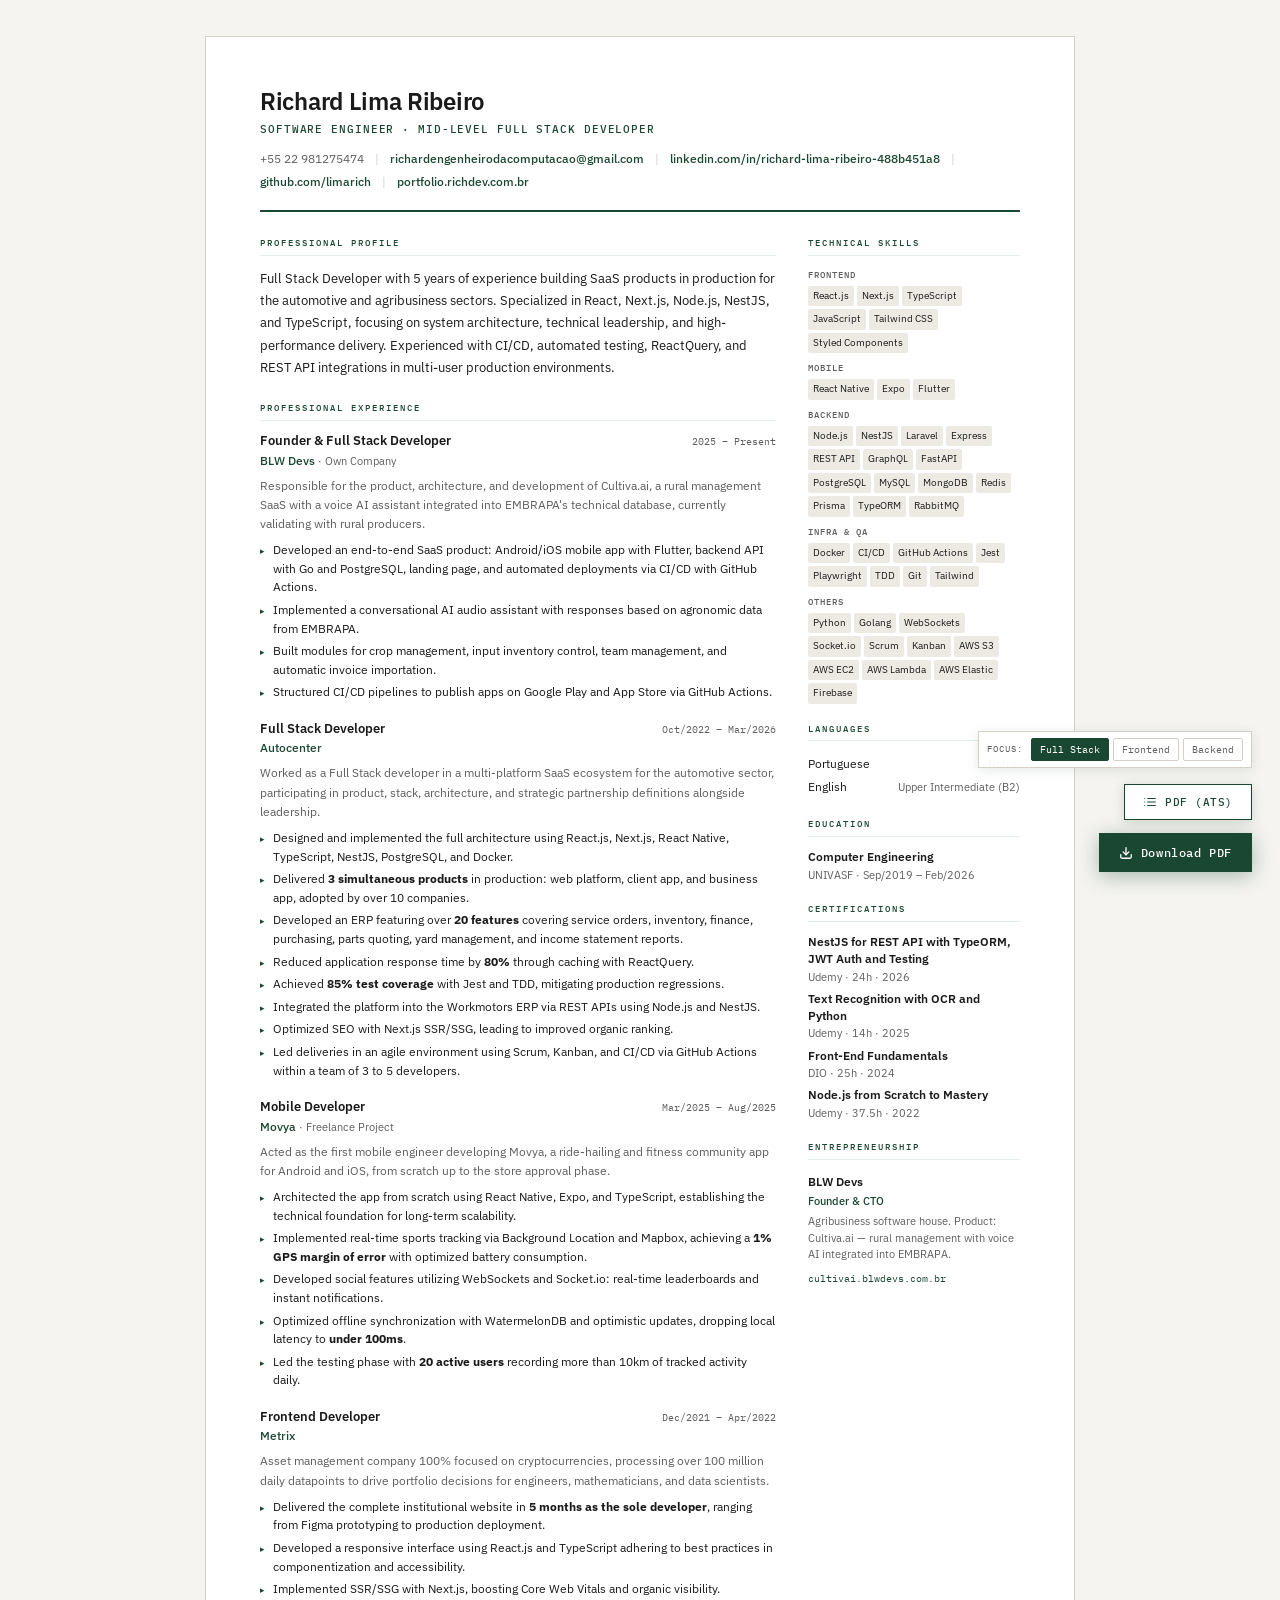
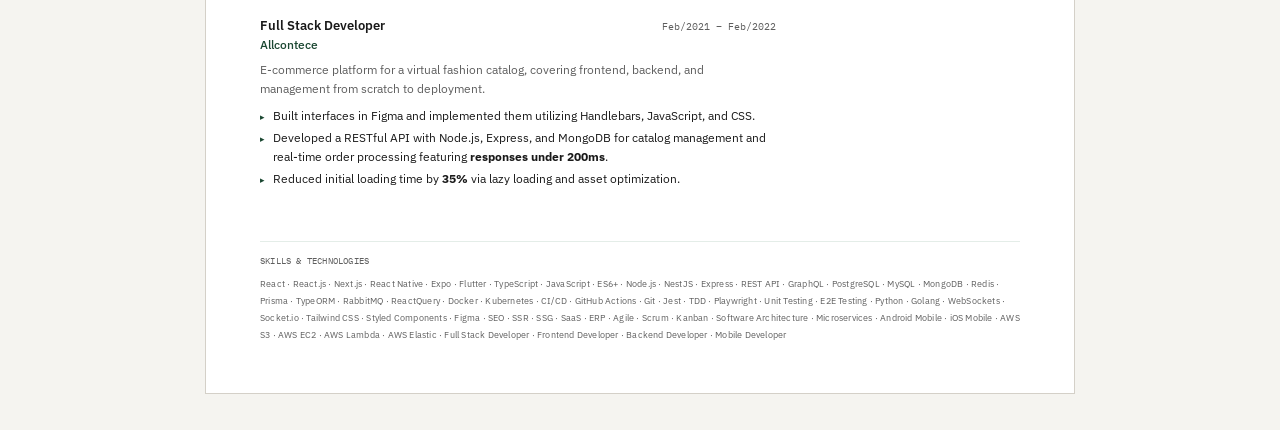
==== commit 35f709b9: "feat: update resume with RabbitMQ and AWS cloud services experience" ====
--- a/resume-en.html
+++ b/resume-en.html
@@ -609,18 +609,22 @@
         <section id="perfil">
           <h2>Professional Profile</h2>
           <p data-variant="fullstack">
-            Full Stack Developer with 5 years of experience building SaaS products in production for the automotive and agribusiness sectors.
+            Full Stack Developer with 5 years of experience building SaaS products in production for the automotive and
+            agribusiness sectors.
             Specialized in React, Next.js, Node.js, NestJS, and TypeScript, focusing on system architecture,
             technical leadership, and high-performance delivery. Experienced with CI/CD, automated testing,
             ReactQuery, and REST API integrations in multi-user production environments.
           </p>
           <p data-variant="frontend" style="display:none">
-            Frontend Developer with 5 years of experience building high-performance interfaces for SaaS products in production
-            within the automotive and agribusiness sectors. Specialized in React, Next.js, React Native, and TypeScript, focusing
+            Frontend Developer with 5 years of experience building high-performance interfaces for SaaS products in
+            production
+            within the automotive and agribusiness sectors. Specialized in React, Next.js, React Native, and TypeScript,
+            focusing
             on UI architecture, web performance, SEO, and frontend technical leadership.
           </p>
           <p data-variant="backend" style="display:none">
-            Backend Developer with 5 years of experience architecting APIs and high-availability systems for SaaS products
+            Backend Developer with 5 years of experience architecting APIs and high-availability systems for SaaS
+            products
             in production. Specialized in NestJS, Node.js, TypeORM, and PostgreSQL, focusing on microservices
             architecture, legacy system integrations, and high-performance delivery in production environments.
           </p>
@@ -638,16 +642,21 @@
             </div>
             <p class="company">BLW Devs <span class="contract-type">· Own Company</span></p>
             <p class="job-summary">
-              Responsible for the product, architecture, and development of Cultiva.ai, a rural management SaaS with a voice AI assistant
+              Responsible for the product, architecture, and development of Cultiva.ai, a rural management SaaS with a
+              voice AI assistant
               integrated into EMBRAPA's technical database, currently validating with rural producers.
             </p>
             <ul class="bullets">
-              <li data-focus="both">Developed an end-to-end SaaS product: Android/iOS mobile app with Flutter, backend API with Go and PostgreSQL,
+              <li data-focus="both">Developed an end-to-end SaaS product: Android/iOS mobile app with Flutter, backend
+                API with Go and PostgreSQL,
                 landing page, and automated deployments via CI/CD with GitHub Actions.</li>
-              <li data-focus="backend">Implemented a conversational AI audio assistant with responses based on agronomic data from EMBRAPA.</li>
-              <li data-focus="both">Built modules for crop management, input inventory control, team management, and automatic
+              <li data-focus="backend">Implemented a conversational AI audio assistant with responses based on agronomic
+                data from EMBRAPA.</li>
+              <li data-focus="both">Built modules for crop management, input inventory control, team management, and
+                automatic
                 invoice importation.</li>
-              <li data-focus="backend">Structured CI/CD pipelines to publish apps on Google Play and App Store via GitHub Actions.</li>
+              <li data-focus="backend">Structured CI/CD pipelines to publish apps on Google Play and App Store via
+                GitHub Actions.</li>
             </ul>
           </div>
 
@@ -663,17 +672,23 @@
               participating in product, stack, architecture, and strategic partnership definitions alongside leadership.
             </p>
             <ul class="bullets">
-              <li data-focus="both">Designed and implemented the full architecture using React.js, Next.js, React Native,
+              <li data-focus="both">Designed and implemented the full architecture using React.js, Next.js, React
+                Native,
                 TypeScript, NestJS, PostgreSQL, and Docker.</li>
               <li data-focus="both">Delivered <b>3 simultaneous products</b> in production: web platform,
                 client app, and business app, adopted by over 10 companies.</li>
-              <li data-focus="both">Developed an ERP featuring over <b>20 features</b> covering service orders, inventory,
+              <li data-focus="both">Developed an ERP featuring over <b>20 features</b> covering service orders,
+                inventory,
                 finance, purchasing, parts quoting, yard management, and income statement reports.</li>
-              <li data-focus="frontend">Reduced application response time by <b>80%</b> through caching with ReactQuery.</li>
-              <li data-focus="both">Achieved <b>85% test coverage</b> with Jest and TDD, mitigating production regressions.</li>
-              <li data-focus="backend">Integrated the platform into the Workmotors ERP via REST APIs using Node.js and NestJS.</li>
+              <li data-focus="frontend">Reduced application response time by <b>80%</b> through caching with ReactQuery.
+              </li>
+              <li data-focus="both">Achieved <b>85% test coverage</b> with Jest and TDD, mitigating production
+                regressions.</li>
+              <li data-focus="backend">Integrated the platform into the Workmotors ERP via REST APIs using Node.js and
+                NestJS.</li>
               <li data-focus="frontend">Optimized SEO with Next.js SSR/SSG, leading to improved organic ranking.</li>
-              <li data-focus="both">Led deliveries in an agile environment using Scrum, Kanban, and CI/CD via GitHub Actions within a team of 3 to 5 developers.</li>
+              <li data-focus="both">Led deliveries in an agile environment using Scrum, Kanban, and CI/CD via GitHub
+                Actions within a team of 3 to 5 developers.</li>
             </ul>
           </div>
 
@@ -685,20 +700,27 @@
             </div>
             <p class="company">Movya <span class="contract-type">· Freelance Project</span></p>
             <p class="job-summary">
-              Acted as the first mobile engineer developing Movya, a ride-hailing and fitness community app for Android and iOS,
+              Acted as the first mobile engineer developing Movya, a ride-hailing and fitness community app for Android
+              and iOS,
               from scratch up to the store approval phase.
             </p>
             <ul class="bullets">
-              <li data-focus="frontend">Architected the app from scratch using React Native, Expo, and TypeScript, establishing the technical
+              <li data-focus="frontend">Architected the app from scratch using React Native, Expo, and TypeScript,
+                establishing the technical
                 foundation for long-term scalability.</li>
-              <li data-focus="frontend">Implemented real-time sports tracking via Background Location and Mapbox, achieving a
+              <li data-focus="frontend">Implemented real-time sports tracking via Background Location and Mapbox,
+                achieving a
                 <b>1% GPS margin of error</b> with optimized battery consumption.
               </li>
-              <li data-focus="both">Developed social features utilizing WebSockets and Socket.io: real-time leaderboards and instant
+              <li data-focus="both">Developed social features utilizing WebSockets and Socket.io: real-time leaderboards
+                and instant
                 notifications.</li>
-              <li data-focus="frontend">Optimized offline synchronization with WatermelonDB and optimistic updates, dropping local latency to
-                <b>under 100ms</b>.</li>
-              <li data-focus="both">Led the testing phase with <b>20 active users</b> recording more than 10km of tracked activity daily.</li>
+              <li data-focus="frontend">Optimized offline synchronization with WatermelonDB and optimistic updates,
+                dropping local latency to
+                <b>under 100ms</b>.
+              </li>
+              <li data-focus="both">Led the testing phase with <b>20 active users</b> recording more than 10km of
+                tracked activity daily.</li>
             </ul>
           </div>
 
@@ -710,15 +732,19 @@
             </div>
             <p class="company">Metrix</p>
             <p class="job-summary">
-              Asset management company 100% focused on cryptocurrencies, processing over 100 million daily datapoints to drive portfolio
+              Asset management company 100% focused on cryptocurrencies, processing over 100 million daily datapoints to
+              drive portfolio
               decisions for engineers, mathematicians, and data scientists.
             </p>
             <ul class="bullets">
-              <li data-focus="frontend">Delivered the complete institutional website in <b>5 months as the sole developer</b>,
+              <li data-focus="frontend">Delivered the complete institutional website in <b>5 months as the sole
+                  developer</b>,
                 ranging from Figma prototyping to production deployment.</li>
-              <li data-focus="frontend">Developed a responsive interface using React.js and TypeScript adhering to best practices in
+              <li data-focus="frontend">Developed a responsive interface using React.js and TypeScript adhering to best
+                practices in
                 componentization and accessibility.</li>
-              <li data-focus="frontend">Implemented SSR/SSG with Next.js, boosting Core Web Vitals and organic visibility.</li>
+              <li data-focus="frontend">Implemented SSR/SSG with Next.js, boosting Core Web Vitals and organic
+                visibility.</li>
             </ul>
           </div>
 
@@ -730,14 +756,18 @@
             </div>
             <p class="company">Allcontece</p>
             <p class="job-summary">
-              E-commerce platform for a virtual fashion catalog, covering frontend, backend, and management from scratch to deployment.
+              E-commerce platform for a virtual fashion catalog, covering frontend, backend, and management from scratch
+              to deployment.
             </p>
             <ul class="bullets">
-              <li data-focus="frontend">Built interfaces in Figma and implemented them utilizing Handlebars, JavaScript, and CSS.
+              <li data-focus="frontend">Built interfaces in Figma and implemented them utilizing Handlebars, JavaScript,
+                and CSS.
               </li>
-              <li data-focus="backend">Developed a RESTful API with Node.js, Express, and MongoDB for catalog management and real-time
+              <li data-focus="backend">Developed a RESTful API with Node.js, Express, and MongoDB for catalog management
+                and real-time
                 order processing featuring <b>responses under 200ms</b>.</li>
-              <li data-focus="frontend">Reduced initial loading time by <b>35%</b> via lazy loading and asset optimization.</li>
+              <li data-focus="frontend">Reduced initial loading time by <b>35%</b> via lazy loading and asset
+                optimization.</li>
             </ul>
           </div>
 
@@ -787,6 +817,7 @@
               <span class="tag">Redis</span>
               <span class="tag">Prisma</span>
               <span class="tag">TypeORM</span>
+              <span class="tag">RabbitMQ</span>
             </div>
           </div>
 
@@ -813,7 +844,10 @@
               <span class="tag">Socket.io</span>
               <span class="tag">Scrum</span>
               <span class="tag">Kanban</span>
-              <span class="tag">AWS</span>
+              <span class="tag">AWS S3</span>
+              <span class="tag">AWS EC2</span>
+              <span class="tag">AWS Lambda</span>
+              <span class="tag">AWS Elastic</span>
               <span class="tag">Firebase</span>
             </div>
           </div>
@@ -860,10 +894,11 @@
       <p>
         React · React.js · Next.js · React Native · Expo · Flutter · TypeScript · JavaScript · ES6+
         · Node.js · NestJS · Express · REST API · GraphQL · PostgreSQL · MySQL · MongoDB · Redis
-        · Prisma · TypeORM · ReactQuery · Docker · Kubernetes · CI/CD · GitHub Actions · Git · Jest · TDD
+        · Prisma · TypeORM · RabbitMQ · ReactQuery · Docker · Kubernetes · CI/CD · GitHub Actions · Git · Jest · TDD
         · Playwright · Unit Testing · E2E Testing · Python · Golang · WebSockets · Socket.io
         · Tailwind CSS · Styled Components · Figma · SEO · SSR · SSG · SaaS · ERP · Agile · Scrum
-        · Kanban · Software Architecture · Microservices · Android Mobile · iOS Mobile
+        · Kanban · Software Architecture · Microservices · Android Mobile · iOS Mobile · AWS S3 · AWS EC2 · AWS Lambda ·
+        AWS Elastic
         · Full Stack Developer · Frontend Developer · Backend Developer · Mobile Developer
       </p>
     </footer>
